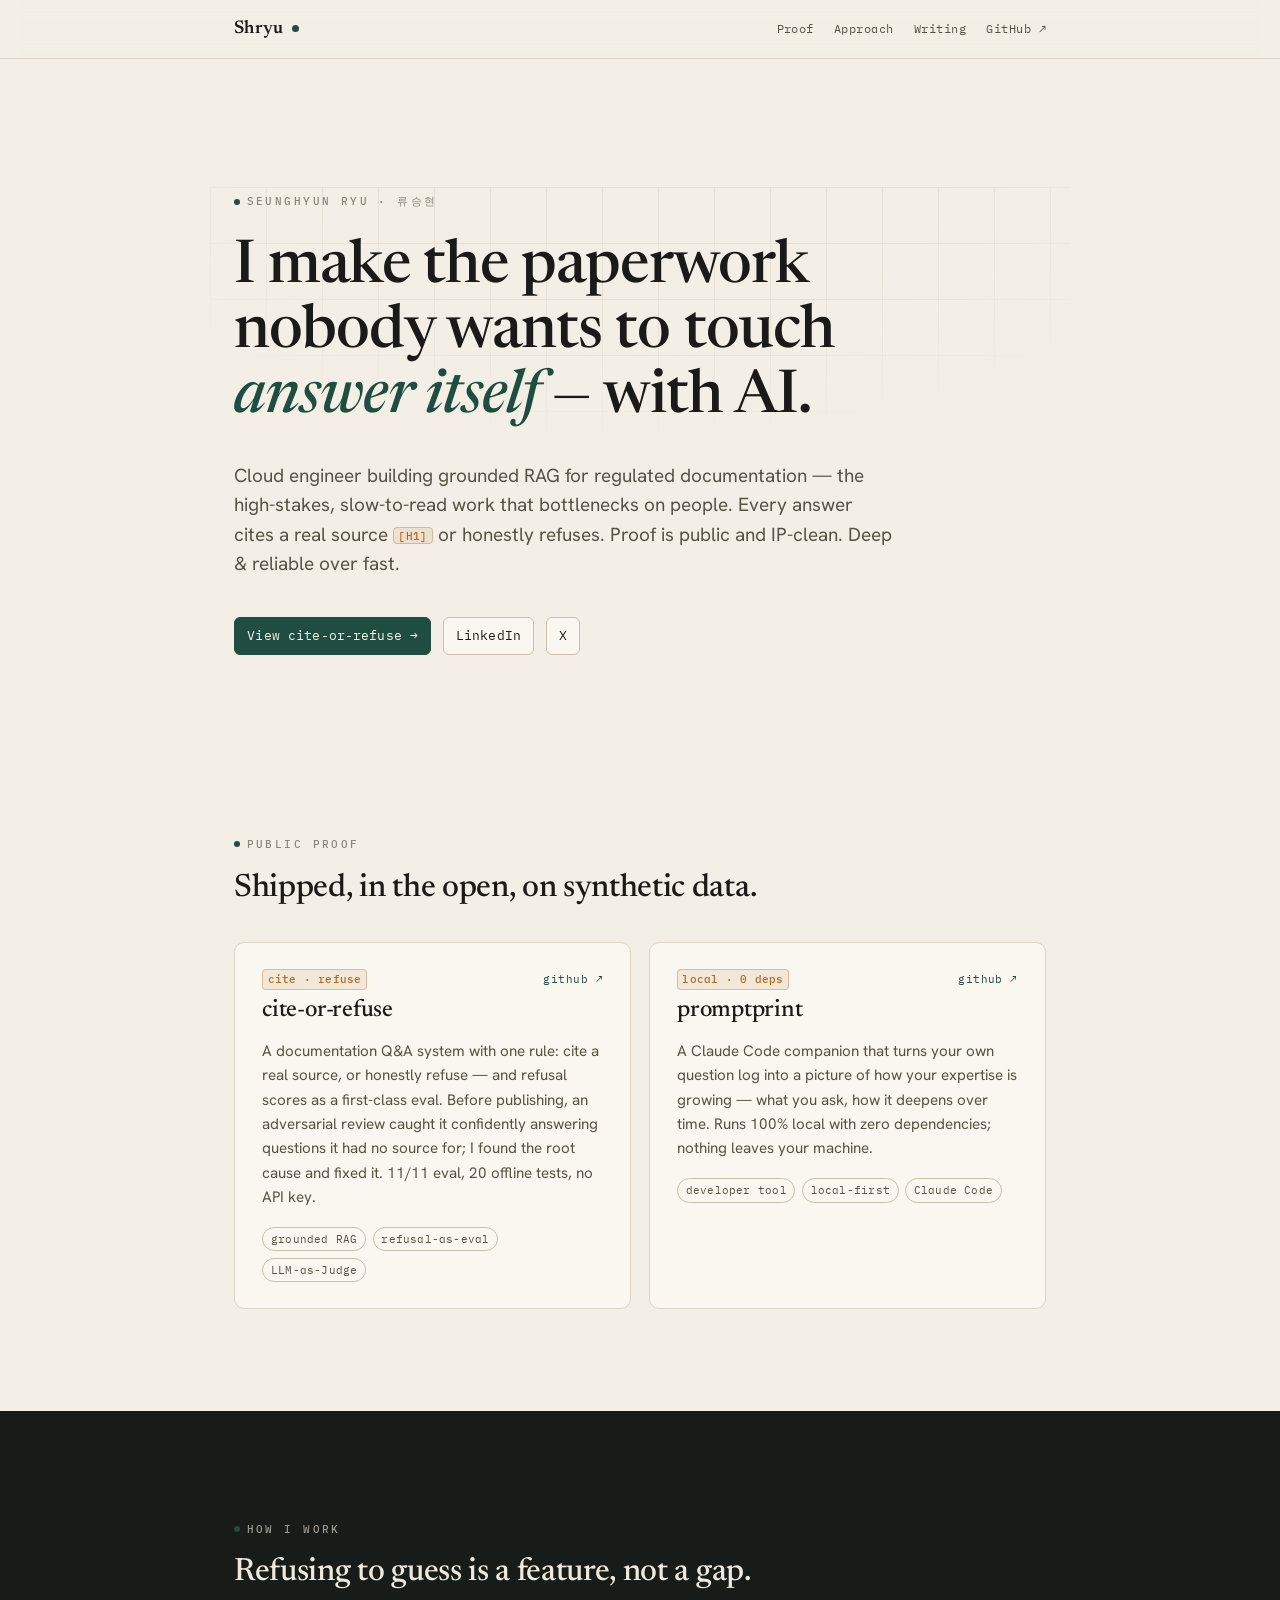
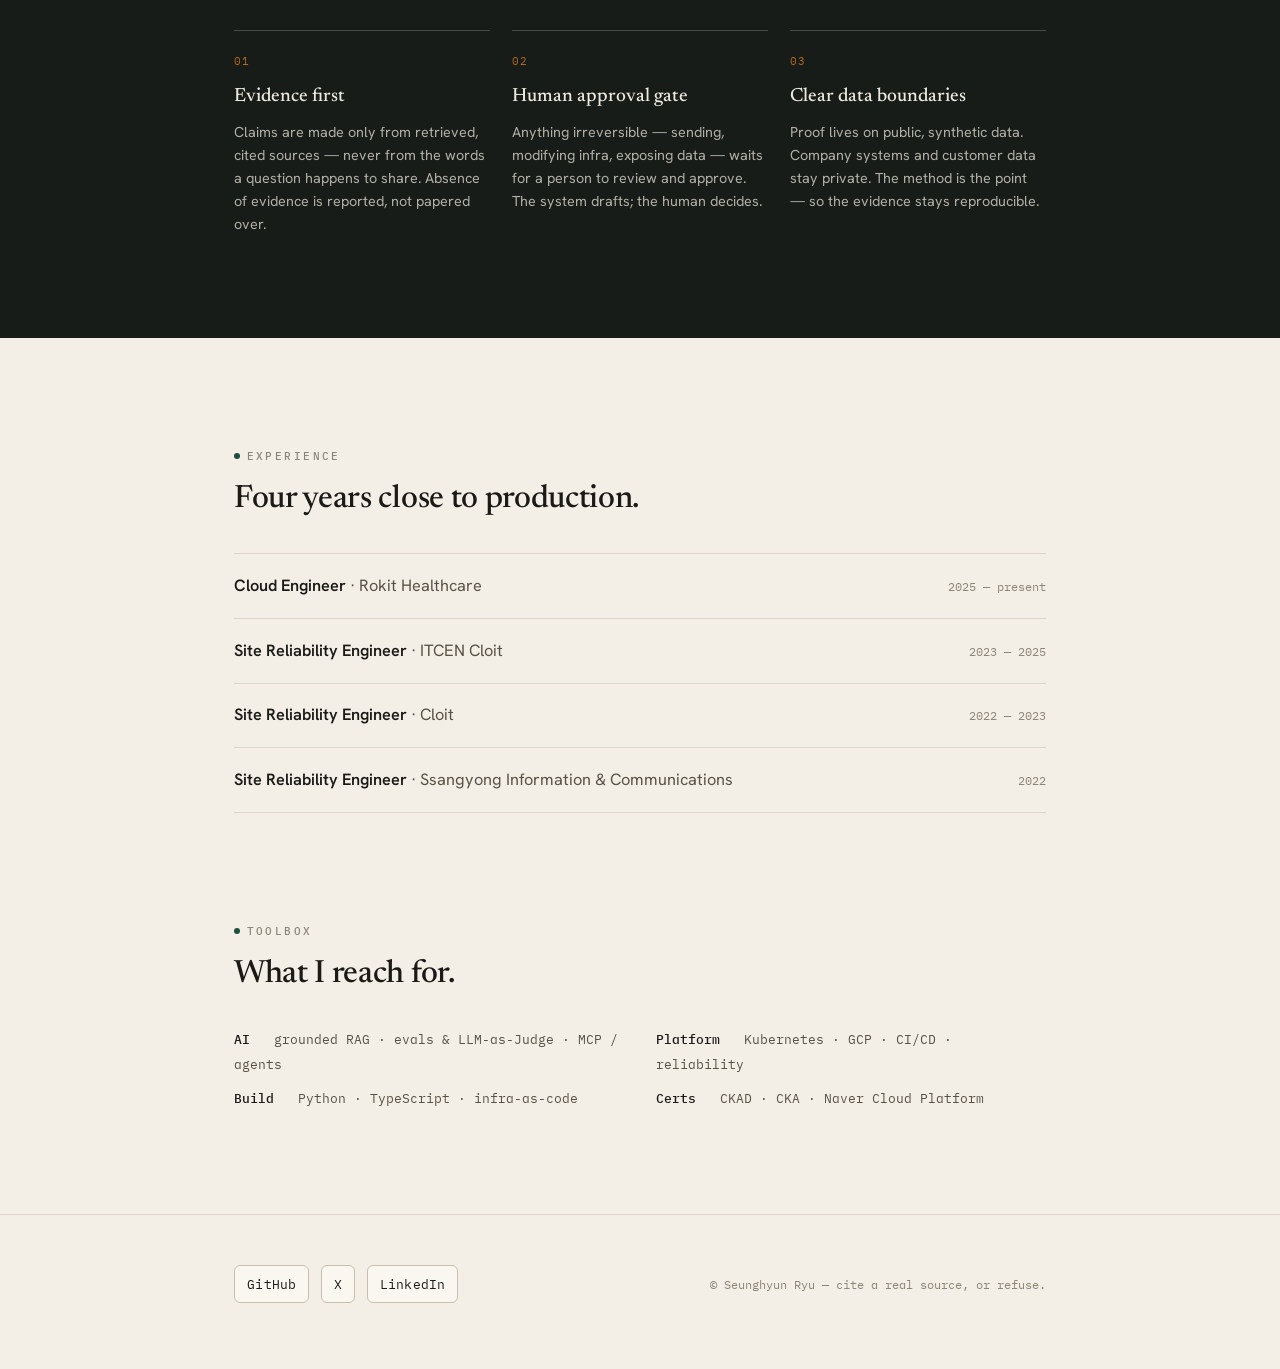
==== index.html @ defc47c0 "fix: correct Experience company names (Cloit, ITCEN Cloit, Ssangyong Information & Communications) —" ====
<!doctype html>
<html lang="en">
<head>
<meta charset="utf-8" />
<meta name="viewport" content="width=device-width, initial-scale=1" />
<title>Seunghyun Ryu — AI for regulated work</title>
<meta name="description" content="Cloud engineer building grounded RAG for regulated documentation. Cite a real source or honestly refuse. Proof is public and IP-clean — deep & reliable over fast." />
<meta property="og:title" content="Seunghyun Ryu — AI for regulated work" />
<meta property="og:description" content="I make the paperwork nobody wants to touch answer itself — with AI. Deep & reliable over fast." />
<meta property="og:type" content="website" />
<link rel="preconnect" href="https://fonts.googleapis.com" />
<link rel="preconnect" href="https://fonts.gstatic.com" crossorigin />
<link href="https://fonts.googleapis.com/css2?family=Newsreader:ital,opsz,wght@0,6..72,400..600;1,6..72,400..500&family=Hanken+Grotesk:wght@400;500;600&family=IBM+Plex+Mono:wght@400;500&display=swap" rel="stylesheet" />
<link rel="stylesheet" href="provenance.css" />
<style>
  /* page-specific composition only — system lives in provenance.css */
  .nav { position: sticky; top: 0; z-index: 50; backdrop-filter: blur(8px);
    background: color-mix(in srgb, var(--paper) 82%, transparent);
    border-bottom: 1px solid var(--line); }
  .nav__in { max-width: 860px; margin: 0 auto; padding: 0.85rem 1.5rem;
    display: flex; align-items: center; justify-content: space-between; }
  .mark { font-family: var(--font-display); font-weight: 600; font-size: 1.15rem;
    letter-spacing: 0.02em; text-decoration: none; color: var(--ink);
    display: inline-flex; align-items: center; gap: 0.45em; }
  .mark__dot { width: 7px; height: 7px; border-radius: 50%; background: var(--pine); }
  .nav__links { display: flex; gap: 1.25rem; font-family: var(--font-mono);
    font-size: 0.75rem; letter-spacing: 0.04em; }
  .nav__links a { color: var(--ink-muted); text-decoration: none; transition: color 0.2s; }
  .nav__links a:hover { color: var(--pine); }
  @media (max-width: 560px) { .nav__links { display: none; } }

  .hero { position: relative; overflow: hidden; padding: clamp(4rem, 11vw, 8rem) 0 clamp(3rem, 6vw, 4.5rem); }
  .hero .pv-shell { position: relative; }
  .hero__eyebrow { margin-bottom: 1.6rem; }
  .hero__lede { margin-top: 1.9rem; }
  .hero__cta { margin-top: 2.4rem; display: flex; flex-wrap: wrap; gap: 0.7rem; }

  section { padding: var(--space-section) 0; }
  .sec-head { margin-bottom: 2.2rem; }
  .sec-head .pv-h2 { margin-top: 0.9rem; }

  .proof-grid { display: grid; gap: 1.1rem; grid-template-columns: 1fr 1fr; }
  @media (max-width: 640px) { .proof-grid { grid-template-columns: 1fr; } }
  .pv-card__head { display: flex; align-items: center; justify-content: space-between; gap: 1rem; }
  .pv-card__repo { font-family: var(--font-mono); font-size: 0.7rem; letter-spacing: 0.04em;
    color: var(--pine); text-decoration: none; }
  .pv-card__repo:hover { text-decoration: underline; }
  .pv-card__tags { display: flex; flex-wrap: wrap; gap: 0.4rem; margin-top: 1.1rem; }

  /* inverted "regulated" band */
  .band { background: var(--panel); color: var(--panel-ink); border-radius: 0; }
  .band .pv-label { color: color-mix(in srgb, var(--panel-ink) 60%, transparent); }
  .band .pv-h2 { color: var(--panel-ink); }
  .principles { display: grid; gap: 1.4rem; grid-template-columns: repeat(3, 1fr); margin-top: 2.4rem; }
  @media (max-width: 720px) { .principles { grid-template-columns: 1fr; } }
  .principle { border-top: 1px solid color-mix(in srgb, var(--panel-ink) 22%, transparent); padding-top: 1rem; }
  .principle__n { font-family: var(--font-mono); font-size: 0.7rem; color: var(--ochre); letter-spacing: 0.1em; }
  .principle h3 { font-family: var(--font-display); font-weight: 500; font-size: 1.2rem;
    margin: 0.5rem 0 0.5rem; color: var(--panel-ink); }
  .principle p { margin: 0; font-size: 0.9rem; line-height: 1.6;
    color: color-mix(in srgb, var(--panel-ink) 72%, transparent); }

  .xp { border-top: 1px solid var(--line); }
  .xp__row { display: flex; align-items: baseline; justify-content: space-between; gap: 1.5rem;
    padding: 1.15rem 0; border-bottom: 1px solid var(--line); }
  .xp__role { font-size: 1.02rem; }
  .xp__role b { font-weight: 600; }
  .xp__role span { color: var(--ink-muted); }
  .xp__when { font-family: var(--font-mono); font-size: 0.78rem; color: var(--ink-faint); white-space: nowrap; }
  @media (max-width: 520px) { .xp__row { flex-direction: column; gap: 0.15rem; } }

  .kit { display: grid; gap: 0.55rem 2rem; grid-template-columns: 1fr 1fr;
    font-family: var(--font-mono); font-size: 0.82rem; color: var(--ink-muted); line-height: 1.9; }
  @media (max-width: 520px) { .kit { grid-template-columns: 1fr; } }
  .kit b { color: var(--ink); font-weight: 500; }

  footer { padding: 3rem 0 4rem; border-top: 1px solid var(--line); }
  .foot { display: flex; flex-wrap: wrap; gap: 1.5rem; align-items: center; justify-content: space-between; }
  .foot__links { display: flex; gap: 0.7rem; }
  .foot__note { font-family: var(--font-mono); font-size: 0.72rem; color: var(--ink-faint); }

  /* stagger */
  .d1 { animation-delay: 0.05s; } .d2 { animation-delay: 0.15s; }
  .d3 { animation-delay: 0.25s; } .d4 { animation-delay: 0.35s; }
</style>
</head>
<body>

  <nav class="nav">
    <div class="nav__in">
      <a class="mark" href="/">Shryu<span class="mark__dot" aria-hidden="true"></span></a>
      <div class="nav__links">
        <a href="#proof">Proof</a>
        <a href="#work">Approach</a>
        <a href="/writing/">Writing</a>
        <a href="https://github.com/shryu1994">GitHub ↗</a>
      </div>
    </div>
  </nav>

  <header class="hero">
    <div class="pv-shell">
      <div class="pv-grid" aria-hidden="true"></div>
      <p class="pv-label hero__eyebrow pv-rise d1">Seunghyun Ryu · 류승현</p>
      <h1 class="pv-display pv-rise d2">
        I make the paperwork<br />nobody wants to touch<br /><em>answer itself</em> — with AI.
      </h1>
      <p class="pv-lede hero__lede pv-rise d3">
        Cloud engineer building grounded RAG for regulated documentation — the
        high-stakes, slow-to-read work that bottlenecks on people. Every answer
        cites a real source <span class="pv-cite">[H1]</span> or honestly refuses.
        Proof is public and IP-clean. Deep &amp; reliable over fast.
      </p>
      <div class="hero__cta pv-rise d4">
        <a class="pv-btn pv-btn--primary" href="https://github.com/shryu1994/cite-or-refuse">View cite-or-refuse →</a>
        <a class="pv-btn" href="https://linkedin.com/in/shryu1994">LinkedIn</a>
        <a class="pv-btn" href="https://x.com/shryu1994">X</a>
      </div>
    </div>
  </header>

  <section id="proof">
    <div class="pv-shell">
      <div class="sec-head">
        <p class="pv-label">Public proof</p>
        <h2 class="pv-h2">Shipped, in the open, on synthetic data.</h2>
      </div>
      <div class="proof-grid">

        <article class="pv-card">
          <div class="pv-card__head">
            <span class="pv-cite">cite · refuse</span>
            <a class="pv-card__repo" href="https://github.com/shryu1994/cite-or-refuse">github ↗</a>
          </div>
          <h3 class="pv-card__title">cite-or-refuse</h3>
          <p>
            A documentation Q&amp;A system with one rule: cite a real source, or honestly
            refuse — and refusal scores as a first-class eval. Before publishing, an
            adversarial review caught it confidently answering questions it had no source
            for; I found the root cause and fixed it. 11/11 eval, 20 offline tests, no API key.
          </p>
          <div class="pv-card__tags">
            <span class="pv-tag">grounded RAG</span>
            <span class="pv-tag">refusal-as-eval</span>
            <span class="pv-tag">LLM-as-Judge</span>
          </div>
        </article>

        <article class="pv-card">
          <div class="pv-card__head">
            <span class="pv-cite">local · 0 deps</span>
            <a class="pv-card__repo" href="https://github.com/shryu1994/promptprint">github ↗</a>
          </div>
          <h3 class="pv-card__title">promptprint</h3>
          <p>
            A Claude Code companion that turns your own question log into a picture of how
            your expertise is growing — what you ask, how it deepens over time. Runs 100%
            local with zero dependencies; nothing leaves your machine.
          </p>
          <div class="pv-card__tags">
            <span class="pv-tag">developer tool</span>
            <span class="pv-tag">local-first</span>
            <span class="pv-tag">Claude Code</span>
          </div>
        </article>

      </div>
    </div>
  </section>

  <section class="band" id="work">
    <div class="pv-shell">
      <div class="sec-head">
        <p class="pv-label">How I work</p>
        <h2 class="pv-h2">Refusing to guess is a feature, not a gap.</h2>
      </div>
      <div class="principles">
        <div class="principle">
          <span class="principle__n">01</span>
          <h3>Evidence first</h3>
          <p>Claims are made only from retrieved, cited sources — never from the words a
             question happens to share. Absence of evidence is reported, not papered over.</p>
        </div>
        <div class="principle">
          <span class="principle__n">02</span>
          <h3>Human approval gate</h3>
          <p>Anything irreversible — sending, modifying infra, exposing data — waits for a
             person to review and approve. The system drafts; the human decides.</p>
        </div>
        <div class="principle">
          <span class="principle__n">03</span>
          <h3>Clear data boundaries</h3>
          <p>Proof lives on public, synthetic data. Company systems and customer data stay
             private. The method is the point — so the evidence stays reproducible.</p>
        </div>
      </div>
    </div>
  </section>

  <section id="experience">
    <div class="pv-shell">
      <div class="sec-head">
        <p class="pv-label">Experience</p>
        <h2 class="pv-h2">Four years close to production.</h2>
      </div>
      <div class="xp">
        <div class="xp__row">
          <span class="xp__role"><b>Cloud Engineer</b> <span>· Rokit Healthcare</span></span>
          <span class="xp__when">2025 — present</span>
        </div>
        <div class="xp__row">
          <span class="xp__role"><b>Site Reliability Engineer</b> <span>· ITCEN Cloit</span></span>
          <span class="xp__when">2023 — 2025</span>
        </div>
        <div class="xp__row">
          <span class="xp__role"><b>Site Reliability Engineer</b> <span>· Cloit</span></span>
          <span class="xp__when">2022 — 2023</span>
        </div>
        <div class="xp__row">
          <span class="xp__role"><b>Site Reliability Engineer</b> <span>· Ssangyong Information &amp; Communications</span></span>
          <span class="xp__when">2022</span>
        </div>
      </div>
    </div>
  </section>

  <section id="toolbox" style="padding-top: 0;">
    <div class="pv-shell">
      <div class="sec-head">
        <p class="pv-label">Toolbox</p>
        <h2 class="pv-h2">What I reach for.</h2>
      </div>
      <div class="kit">
        <div><b>AI</b> &nbsp; grounded RAG · evals &amp; LLM-as-Judge · MCP / agents</div>
        <div><b>Platform</b> &nbsp; Kubernetes · GCP · CI/CD · reliability</div>
        <div><b>Build</b> &nbsp; Python · TypeScript · infra-as-code</div>
        <div><b>Certs</b> &nbsp; CKAD · CKA · Naver Cloud Platform</div>
      </div>
    </div>
  </section>

  <footer>
    <div class="pv-shell foot">
      <div class="foot__links">
        <a class="pv-btn" href="https://github.com/shryu1994">GitHub</a>
        <a class="pv-btn" href="https://x.com/shryu1994">X</a>
        <a class="pv-btn" href="https://linkedin.com/in/shryu1994">LinkedIn</a>
      </div>
      <p class="foot__note">© Seunghyun Ryu — cite a real source, or refuse.</p>
    </div>
  </footer>

</body>
</html>
---- provenance.css ----
/* ============================================================
   PROVENANCE — design system v0.1
   "Everything looks sourced." Warm bond paper · ink · pine · citation marks.
   Brand: Seunghyun Ryu — AI for regulated work.
   Reuse: <link rel="stylesheet" href="provenance.css"> + the font <link>s.
   Swap the whole identity from --pine / --paper below.
   ============================================================ */

:root {
  /* — surface: warm bond paper — */
  --paper:        #F3EFE6;
  --paper-raised: #FAF7F0;
  --paper-sunken: #EAE3D4;

  /* — ink — */
  --ink:        #1B1A17;
  --ink-muted:  #585245;
  --ink-faint:  #8C8678;

  /* — structure — */
  --line:        #DDD6C6;
  --line-strong: #C8C0AD;

  /* — signature: deep pine (← change this one line to re-skin) — */
  --pine:        #1F4D3F;
  --pine-bright: #2F6B57;
  --pine-wash:   rgba(31, 77, 63, 0.06);

  /* — rare highlight: burnt ochre (citation marks, live dot) — */
  --ochre:       #B26A1E;
  --ochre-wash:  rgba(178, 106, 30, 0.10);

  /* — inverted "regulated" band — */
  --panel:      #181C19;
  --panel-ink:  #EDE9DE;

  /* — type — */
  --font-display: "Newsreader", Georgia, "Times New Roman", serif;
  --font-sans:    "Hanken Grotesk", -apple-system, BlinkMacSystemFont, system-ui, sans-serif;
  --font-mono:    "IBM Plex Mono", ui-monospace, "SF Mono", Menlo, monospace;
  --font-kr:      "Pretendard", var(--font-sans);

  /* — scale — */
  --step-0: 1rem;        /* 16 body */
  --step-1: 1.1875rem;   /* 19 lede */
  --step-2: 1.5rem;      /* 24 h3 */
  --step-3: 2rem;        /* 32 h2 */
  --step-4: clamp(2.25rem, 1.6rem + 3.2vw, 3.75rem); /* display */

  /* — rhythm — */
  --space-section: clamp(4rem, 8vw, 7rem);
  --measure: 60ch;
  --radius:    10px;
  --radius-sm: 6px;

  --shadow-paper: 0 1px 0 var(--line), 0 14px 34px -22px rgba(40, 30, 10, 0.35);
  --ease: cubic-bezier(0.22, 0.61, 0.36, 1);
}

/* ---------- reset ---------- */
*, *::before, *::after { box-sizing: border-box; }
html { -webkit-text-size-adjust: 100%; scroll-behavior: smooth; }
body {
  margin: 0;
  background: var(--paper);
  color: var(--ink);
  font-family: var(--font-sans);
  font-size: var(--step-0);
  line-height: 1.65;
  font-feature-settings: "ss01", "cv05";
  -webkit-font-smoothing: antialiased;
  text-rendering: optimizeLegibility;
}
::selection { background: var(--pine); color: var(--paper-raised); }
a { color: inherit; }
img { max-width: 100%; display: block; }
:focus-visible { outline: 2px solid var(--pine); outline-offset: 3px; border-radius: 3px; }

/* ---------- type primitives ---------- */
.pv-display {
  font-family: var(--font-display);
  font-weight: 500;
  font-size: var(--step-4);
  line-height: 1.08;
  letter-spacing: -0.015em;
  margin: 0;
}
.pv-display em { font-style: italic; color: var(--pine); }
.pv-h2 {
  font-family: var(--font-display);
  font-weight: 500;
  font-size: var(--step-3);
  line-height: 1.15;
  letter-spacing: -0.01em;
  margin: 0;
}
.pv-lede {
  font-size: var(--step-1);
  line-height: 1.55;
  color: var(--ink-muted);
  max-width: var(--measure);
  margin: 0;
}

/* mono label with a leading pine tick — the recurring "section marker" */
.pv-label {
  font-family: var(--font-mono);
  font-size: 0.6875rem;
  font-weight: 500;
  letter-spacing: 0.22em;
  text-transform: uppercase;
  color: var(--ink-faint);
  display: inline-flex;
  align-items: center;
  gap: 0.6em;
  margin: 0;
}
.pv-label::before {
  content: "";
  width: 6px; height: 6px;
  background: var(--pine);
  border-radius: 50%;
  flex: none;
}

/* ---------- the signature primitive: a citation mark ---------- */
.pv-cite {
  font-family: var(--font-mono);
  font-size: 0.6875rem;
  font-weight: 500;
  letter-spacing: 0.02em;
  color: var(--ochre);
  background: var(--ochre-wash);
  border: 1px solid color-mix(in srgb, var(--ochre) 35%, transparent);
  border-radius: 4px;
  padding: 0.05em 0.4em;
  vertical-align: 0.15em;
  white-space: nowrap;
}

/* ---------- card ---------- */
.pv-card {
  background: var(--paper-raised);
  border: 1px solid var(--line);
  border-radius: var(--radius);
  padding: 1.6rem 1.7rem;
  position: relative;
  transition: border-color 0.25s var(--ease), transform 0.25s var(--ease);
}
.pv-card:hover { border-color: var(--line-strong); transform: translateY(-2px); }
.pv-card__title {
  font-family: var(--font-display);
  font-size: var(--step-2);
  font-weight: 500;
  margin: 0.1rem 0 0.5rem;
  letter-spacing: -0.01em;
}
.pv-card p { margin: 0; color: var(--ink-muted); font-size: 0.95rem; line-height: 1.6; }

/* ---------- tag ---------- */
.pv-tag {
  font-family: var(--font-mono);
  font-size: 0.6875rem;
  letter-spacing: 0.02em;
  color: var(--ink-muted);
  border: 1px solid var(--line-strong);
  border-radius: 999px;
  padding: 0.2em 0.7em;
  background: transparent;
  white-space: nowrap;
}

/* ---------- link button ---------- */
.pv-btn {
  font-family: var(--font-mono);
  font-size: 0.8125rem;
  letter-spacing: 0.01em;
  text-decoration: none;
  color: var(--ink);
  border: 1px solid var(--line-strong);
  border-radius: var(--radius-sm);
  padding: 0.55em 0.95em;
  display: inline-flex;
  align-items: center;
  gap: 0.5em;
  background: var(--paper-raised);
  transition: border-color 0.2s var(--ease), color 0.2s var(--ease), background 0.2s var(--ease);
}
.pv-btn:hover { border-color: var(--pine); color: var(--pine); }
.pv-btn--primary { background: var(--pine); color: var(--paper-raised); border-color: var(--pine); }
.pv-btn--primary:hover { background: var(--pine-bright); color: #fff; border-color: var(--pine-bright); }

/* ---------- blueprint grid background utility ---------- */
.pv-grid {
  position: absolute;
  inset: 0;
  z-index: -1;
  pointer-events: none;
  background-image:
    linear-gradient(to right, var(--line) 1px, transparent 1px),
    linear-gradient(to bottom, var(--line) 1px, transparent 1px);
  background-size: 56px 56px;
  -webkit-mask-image: radial-gradient(ellipse 65% 55% at 50% 0%, #000 55%, transparent 100%);
          mask-image: radial-gradient(ellipse 65% 55% at 50% 0%, #000 55%, transparent 100%);
  opacity: 0.55;
}

/* ---------- divider rule ---------- */
.pv-rule { height: 1px; background: var(--line); border: 0; margin: 0; }

/* ---------- staggered entrance ---------- */
@media (prefers-reduced-motion: no-preference) {
  .pv-rise { opacity: 0; transform: translateY(14px); animation: pv-rise 0.7s var(--ease) forwards; }
  @keyframes pv-rise { to { opacity: 1; transform: none; } }
}

/* ---------- layout shell ---------- */
.pv-shell { max-width: 860px; margin: 0 auto; padding: 0 1.5rem; }
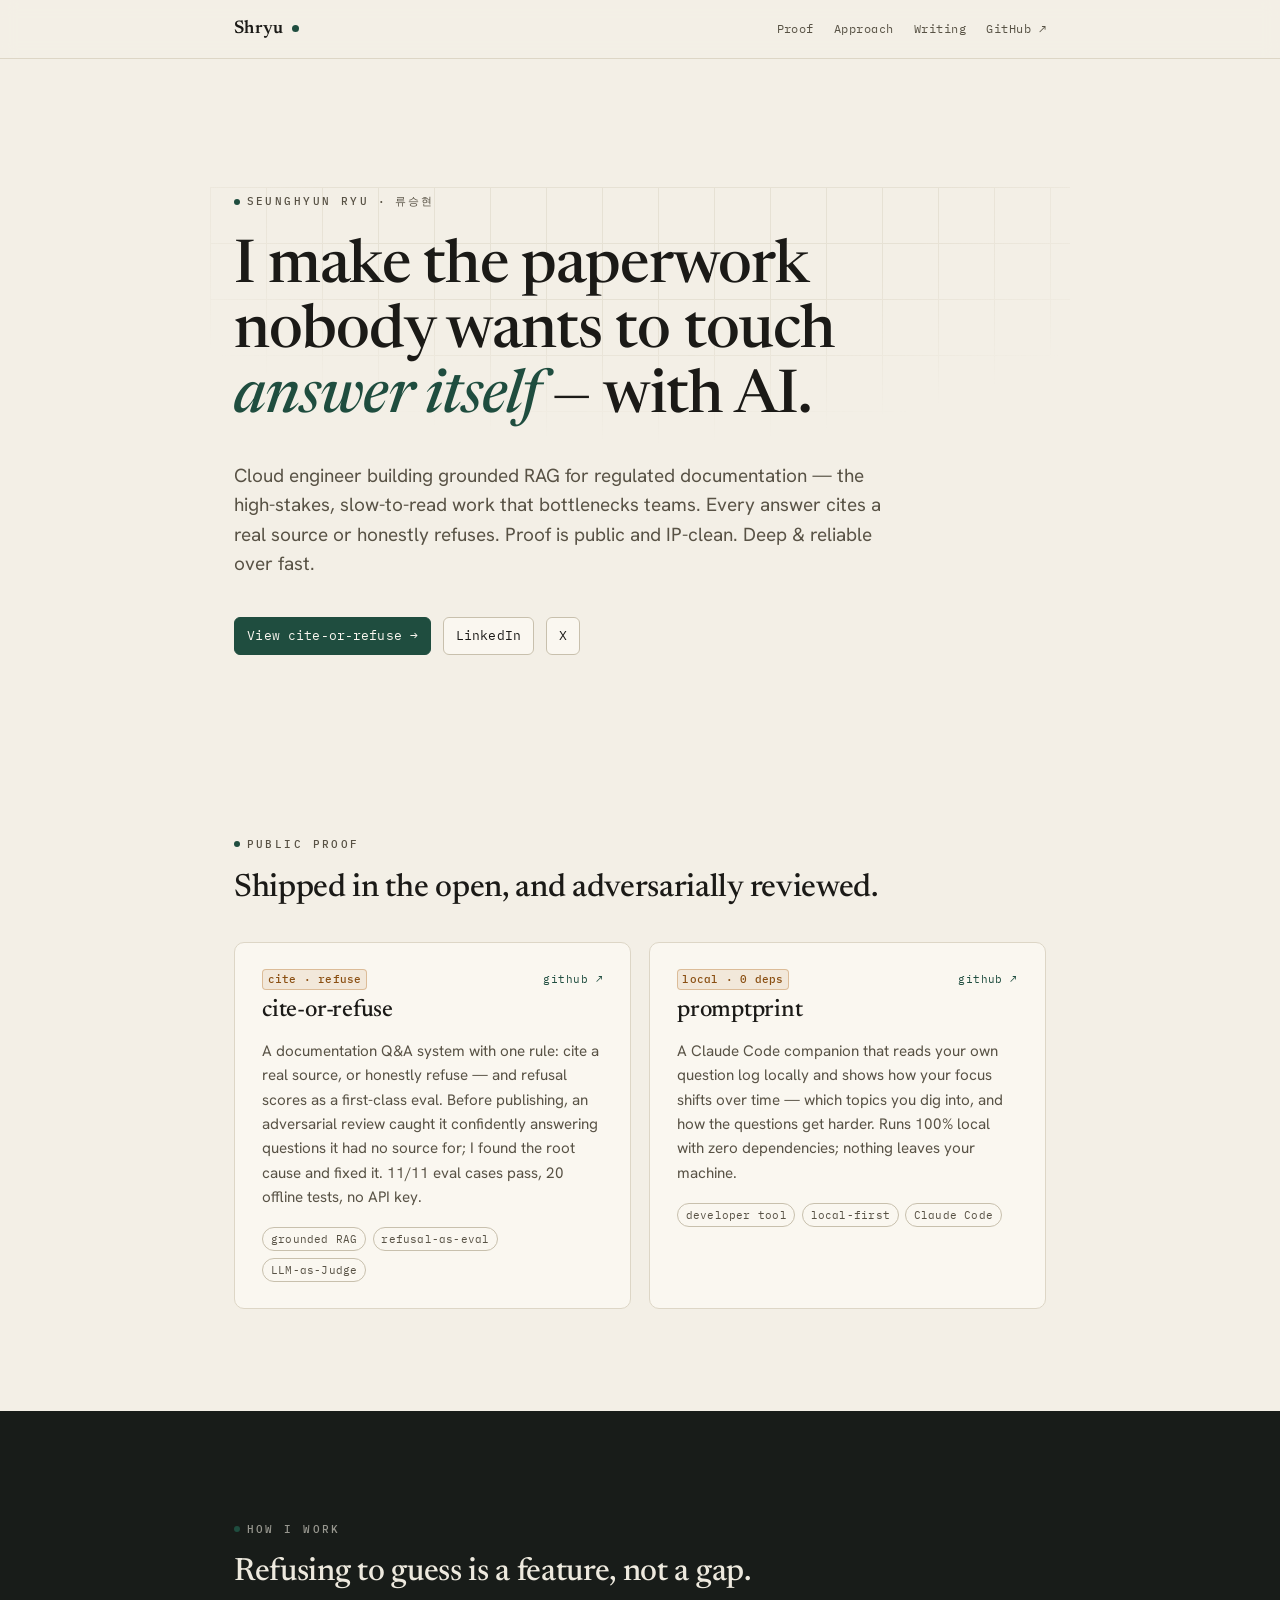
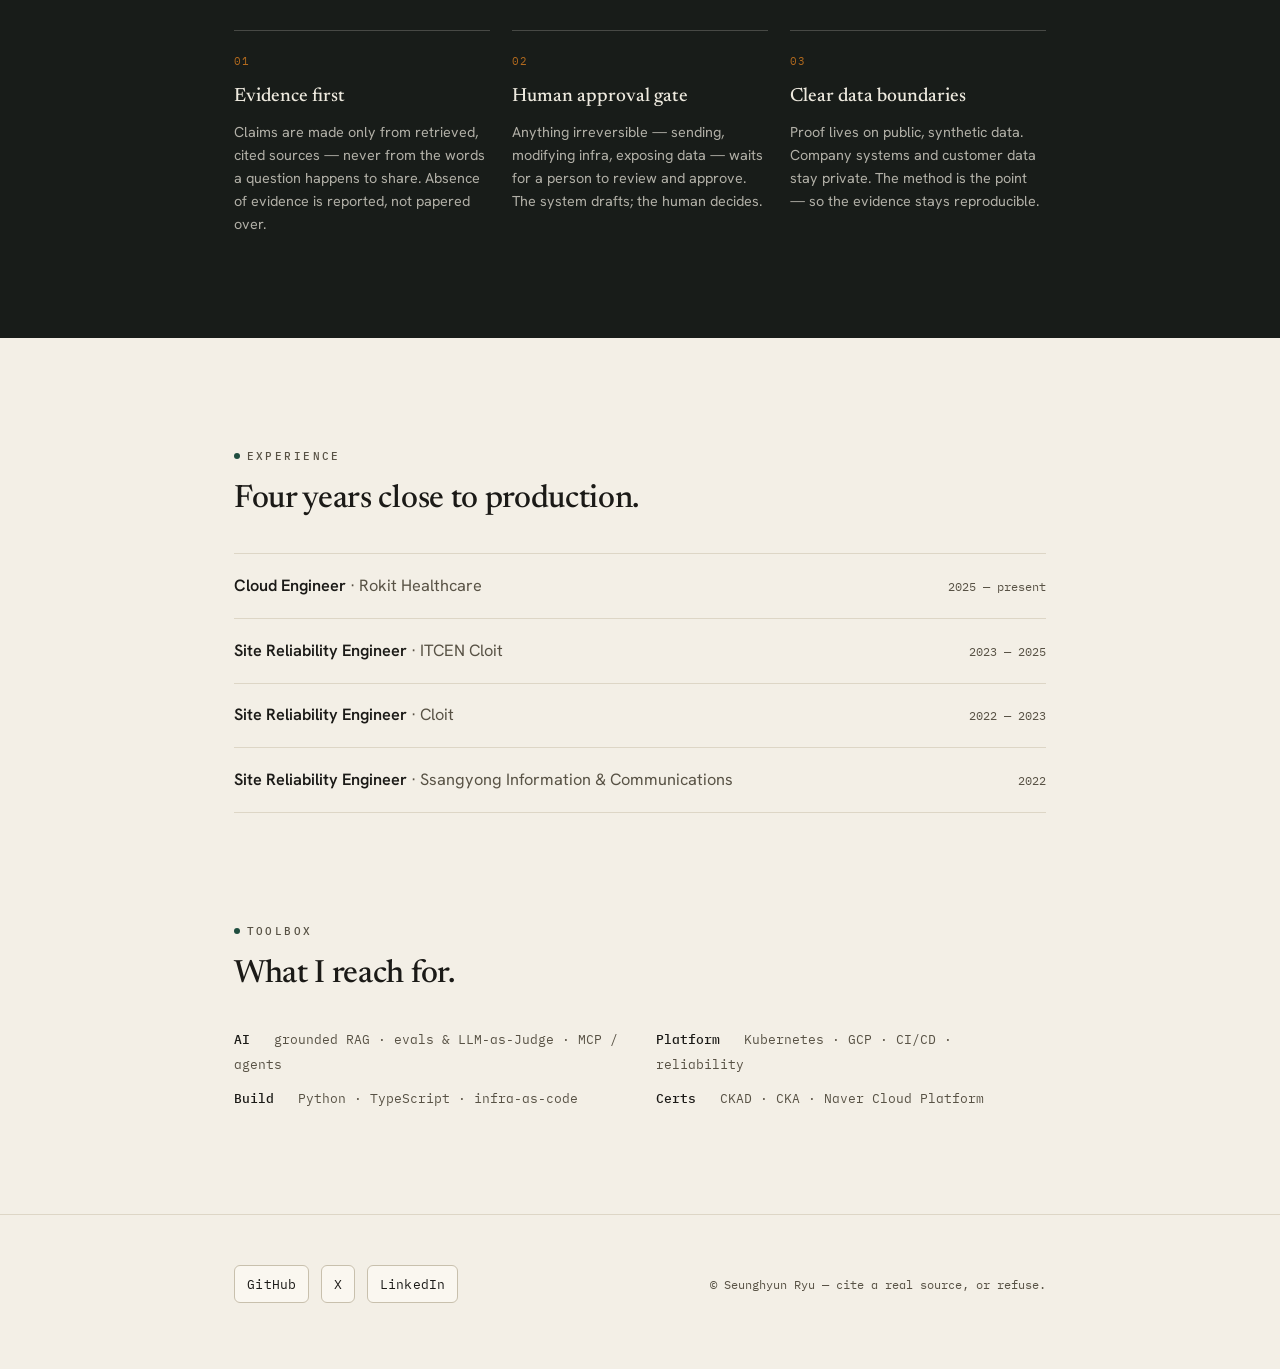
==== commit cf2e7292: "fix: brand-site audit pass — citation integrity, a11y contrast, mobile reachability - C1: FDA citati" ====
--- a/index.html
+++ b/index.html
@@ -4,10 +4,13 @@
 <meta charset="utf-8" />
 <meta name="viewport" content="width=device-width, initial-scale=1" />
 <title>Seunghyun Ryu — AI for regulated work</title>
-<meta name="description" content="Cloud engineer building grounded RAG for regulated documentation. Cite a real source or honestly refuse. Proof is public and IP-clean — deep & reliable over fast." />
+<meta name="description" content="Cloud engineer building grounded RAG for regulated documentation. Cite a real source, or honestly refuse. Proof is public and IP-clean — deep & reliable over fast." />
 <meta property="og:title" content="Seunghyun Ryu — AI for regulated work" />
 <meta property="og:description" content="I make the paperwork nobody wants to touch answer itself — with AI. Deep & reliable over fast." />
 <meta property="og:type" content="website" />
+<meta property="og:url" content="https://sh-ryu.com/" />
+<meta name="twitter:card" content="summary" />
+<link rel="canonical" href="https://sh-ryu.com/" />
 <link rel="preconnect" href="https://fonts.googleapis.com" />
 <link rel="preconnect" href="https://fonts.gstatic.com" crossorigin />
 <link href="https://fonts.googleapis.com/css2?family=Newsreader:ital,opsz,wght@0,6..72,400..600;1,6..72,400..500&family=Hanken+Grotesk:wght@400;500;600&family=IBM+Plex+Mono:wght@400;500&display=swap" rel="stylesheet" />
@@ -27,7 +30,11 @@
     font-size: 0.75rem; letter-spacing: 0.04em; }
   .nav__links a { color: var(--ink-muted); text-decoration: none; transition: color 0.2s; }
   .nav__links a:hover { color: var(--pine); }
-  @media (max-width: 560px) { .nav__links { display: none; } }
+  @media (max-width: 560px) {
+    .nav__in { flex-wrap: wrap; row-gap: 0.5rem; }
+    .nav__links { gap: 1rem; font-size: 0.7rem; }
+    .hero h1 br { display: none; }
+  }
 
   .hero { position: relative; overflow: hidden; padding: clamp(4rem, 11vw, 8rem) 0 clamp(3rem, 6vw, 4.5rem); }
   .hero .pv-shell { position: relative; }
@@ -66,7 +73,7 @@
   .xp__role { font-size: 1.02rem; }
   .xp__role b { font-weight: 600; }
   .xp__role span { color: var(--ink-muted); }
-  .xp__when { font-family: var(--font-mono); font-size: 0.78rem; color: var(--ink-faint); white-space: nowrap; }
+  .xp__when { font-family: var(--font-mono); font-size: 0.78rem; color: var(--ink-muted); white-space: nowrap; }
   @media (max-width: 520px) { .xp__row { flex-direction: column; gap: 0.15rem; } }
 
   .kit { display: grid; gap: 0.55rem 2rem; grid-template-columns: 1fr 1fr;
@@ -77,7 +84,7 @@
   footer { padding: 3rem 0 4rem; border-top: 1px solid var(--line); }
   .foot { display: flex; flex-wrap: wrap; gap: 1.5rem; align-items: center; justify-content: space-between; }
   .foot__links { display: flex; gap: 0.7rem; }
-  .foot__note { font-family: var(--font-mono); font-size: 0.72rem; color: var(--ink-faint); }
+  .foot__note { font-family: var(--font-mono); font-size: 0.72rem; color: var(--ink-muted); }
 
   /* stagger */
   .d1 { animation-delay: 0.05s; } .d2 { animation-delay: 0.15s; }
@@ -98,17 +105,18 @@
     </div>
   </nav>
 
+  <main>
   <header class="hero">
     <div class="pv-shell">
       <div class="pv-grid" aria-hidden="true"></div>
-      <p class="pv-label hero__eyebrow pv-rise d1">Seunghyun Ryu · 류승현</p>
+      <p class="pv-label hero__eyebrow pv-rise d1">Seunghyun Ryu · <span lang="ko">류승현</span></p>
       <h1 class="pv-display pv-rise d2">
         I make the paperwork<br />nobody wants to touch<br /><em>answer itself</em> — with AI.
       </h1>
       <p class="pv-lede hero__lede pv-rise d3">
         Cloud engineer building grounded RAG for regulated documentation — the
-        high-stakes, slow-to-read work that bottlenecks on people. Every answer
-        cites a real source <span class="pv-cite">[H1]</span> or honestly refuses.
+        high-stakes, slow-to-read work that bottlenecks teams. Every answer
+        cites a real source or honestly refuses.
         Proof is public and IP-clean. Deep &amp; reliable over fast.
       </p>
       <div class="hero__cta pv-rise d4">
@@ -123,7 +131,7 @@
     <div class="pv-shell">
       <div class="sec-head">
         <p class="pv-label">Public proof</p>
-        <h2 class="pv-h2">Shipped, in the open, on synthetic data.</h2>
+        <h2 class="pv-h2">Shipped in the open, and adversarially reviewed.</h2>
       </div>
       <div class="proof-grid">
 
@@ -137,7 +145,7 @@
             A documentation Q&amp;A system with one rule: cite a real source, or honestly
             refuse — and refusal scores as a first-class eval. Before publishing, an
             adversarial review caught it confidently answering questions it had no source
-            for; I found the root cause and fixed it. 11/11 eval, 20 offline tests, no API key.
+            for; I found the root cause and fixed it. 11/11 eval cases pass, 20 offline tests, no API key.
           </p>
           <div class="pv-card__tags">
             <span class="pv-tag">grounded RAG</span>
@@ -153,9 +161,9 @@
           </div>
           <h3 class="pv-card__title">promptprint</h3>
           <p>
-            A Claude Code companion that turns your own question log into a picture of how
-            your expertise is growing — what you ask, how it deepens over time. Runs 100%
-            local with zero dependencies; nothing leaves your machine.
+            A Claude Code companion that reads your own question log locally and shows how
+            your focus shifts over time — which topics you dig into, and how the questions
+            get harder. Runs 100% local with zero dependencies; nothing leaves your machine.
           </p>
           <div class="pv-card__tags">
             <span class="pv-tag">developer tool</span>
@@ -239,6 +247,8 @@
     </div>
   </section>
 
+  </main>
+
   <footer>
     <div class="pv-shell foot">
       <div class="foot__links">
--- a/provenance.css
+++ b/provenance.css
@@ -109,7 +109,7 @@
   font-weight: 500;
   letter-spacing: 0.22em;
   text-transform: uppercase;
-  color: var(--ink-faint);
+  color: var(--ink-muted);
   display: inline-flex;
   align-items: center;
   gap: 0.6em;
@@ -129,7 +129,7 @@
   font-size: 0.6875rem;
   font-weight: 500;
   letter-spacing: 0.02em;
-  color: var(--ochre);
+  color: #8A4F12;
   background: var(--ochre-wash);
   border: 1px solid color-mix(in srgb, var(--ochre) 35%, transparent);
   border-radius: 4px;
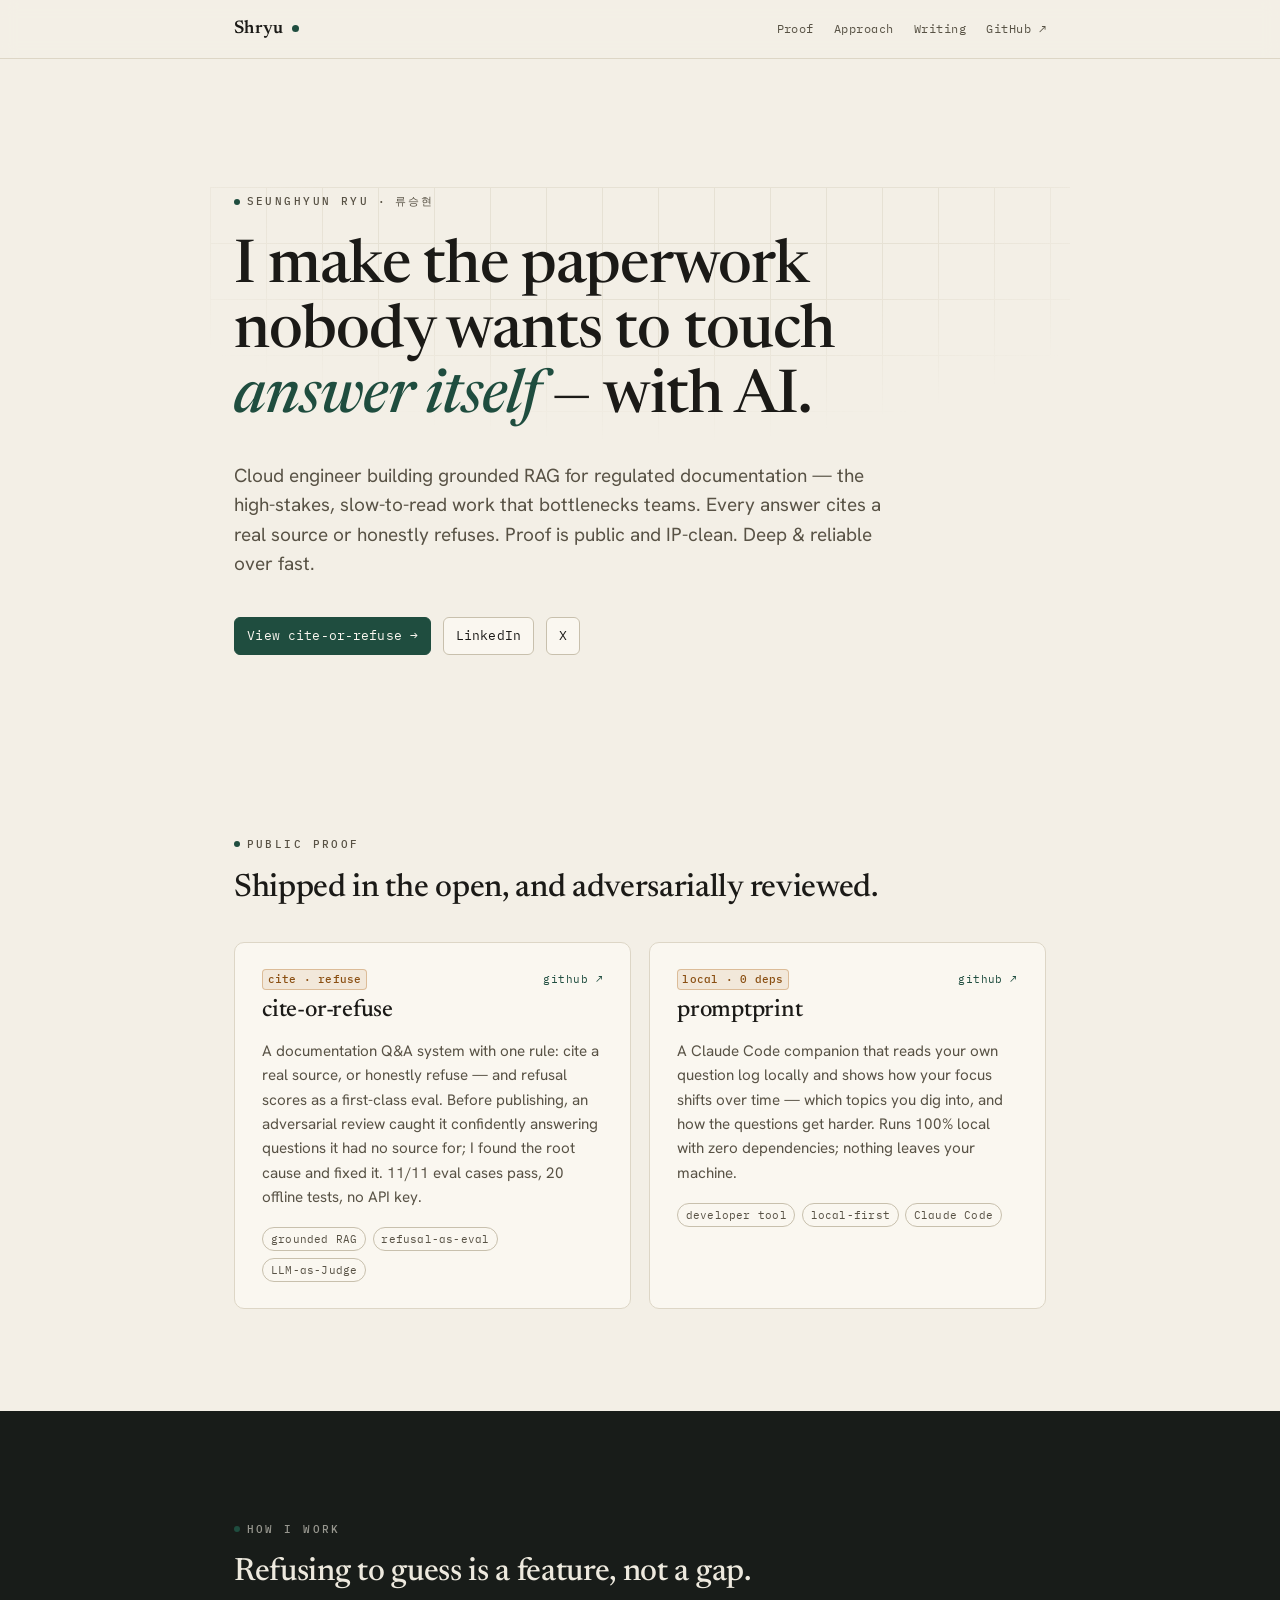
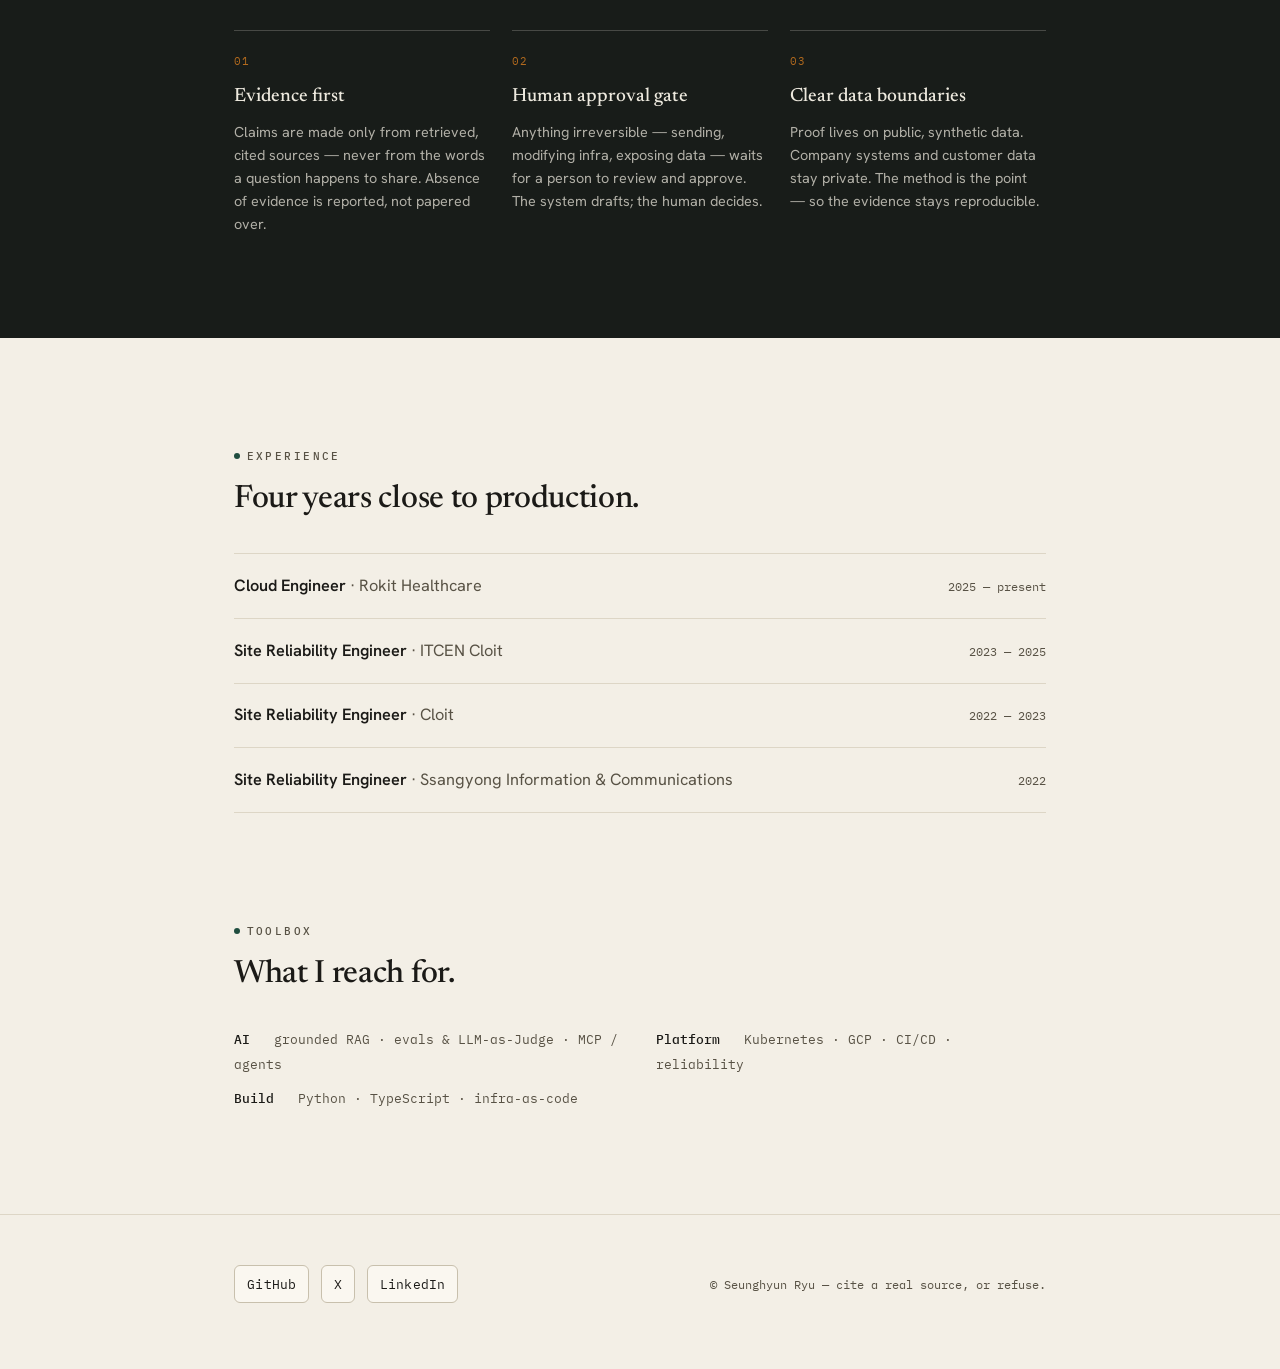
==== commit 17b6480f: "fix: remove expired certs row from Toolbox (do not imply current credentials on an honesty brand)" ====
--- a/index.html
+++ b/index.html
@@ -242,7 +242,6 @@
         <div><b>AI</b> &nbsp; grounded RAG · evals &amp; LLM-as-Judge · MCP / agents</div>
         <div><b>Platform</b> &nbsp; Kubernetes · GCP · CI/CD · reliability</div>
         <div><b>Build</b> &nbsp; Python · TypeScript · infra-as-code</div>
-        <div><b>Certs</b> &nbsp; CKAD · CKA · Naver Cloud Platform</div>
       </div>
     </div>
   </section>
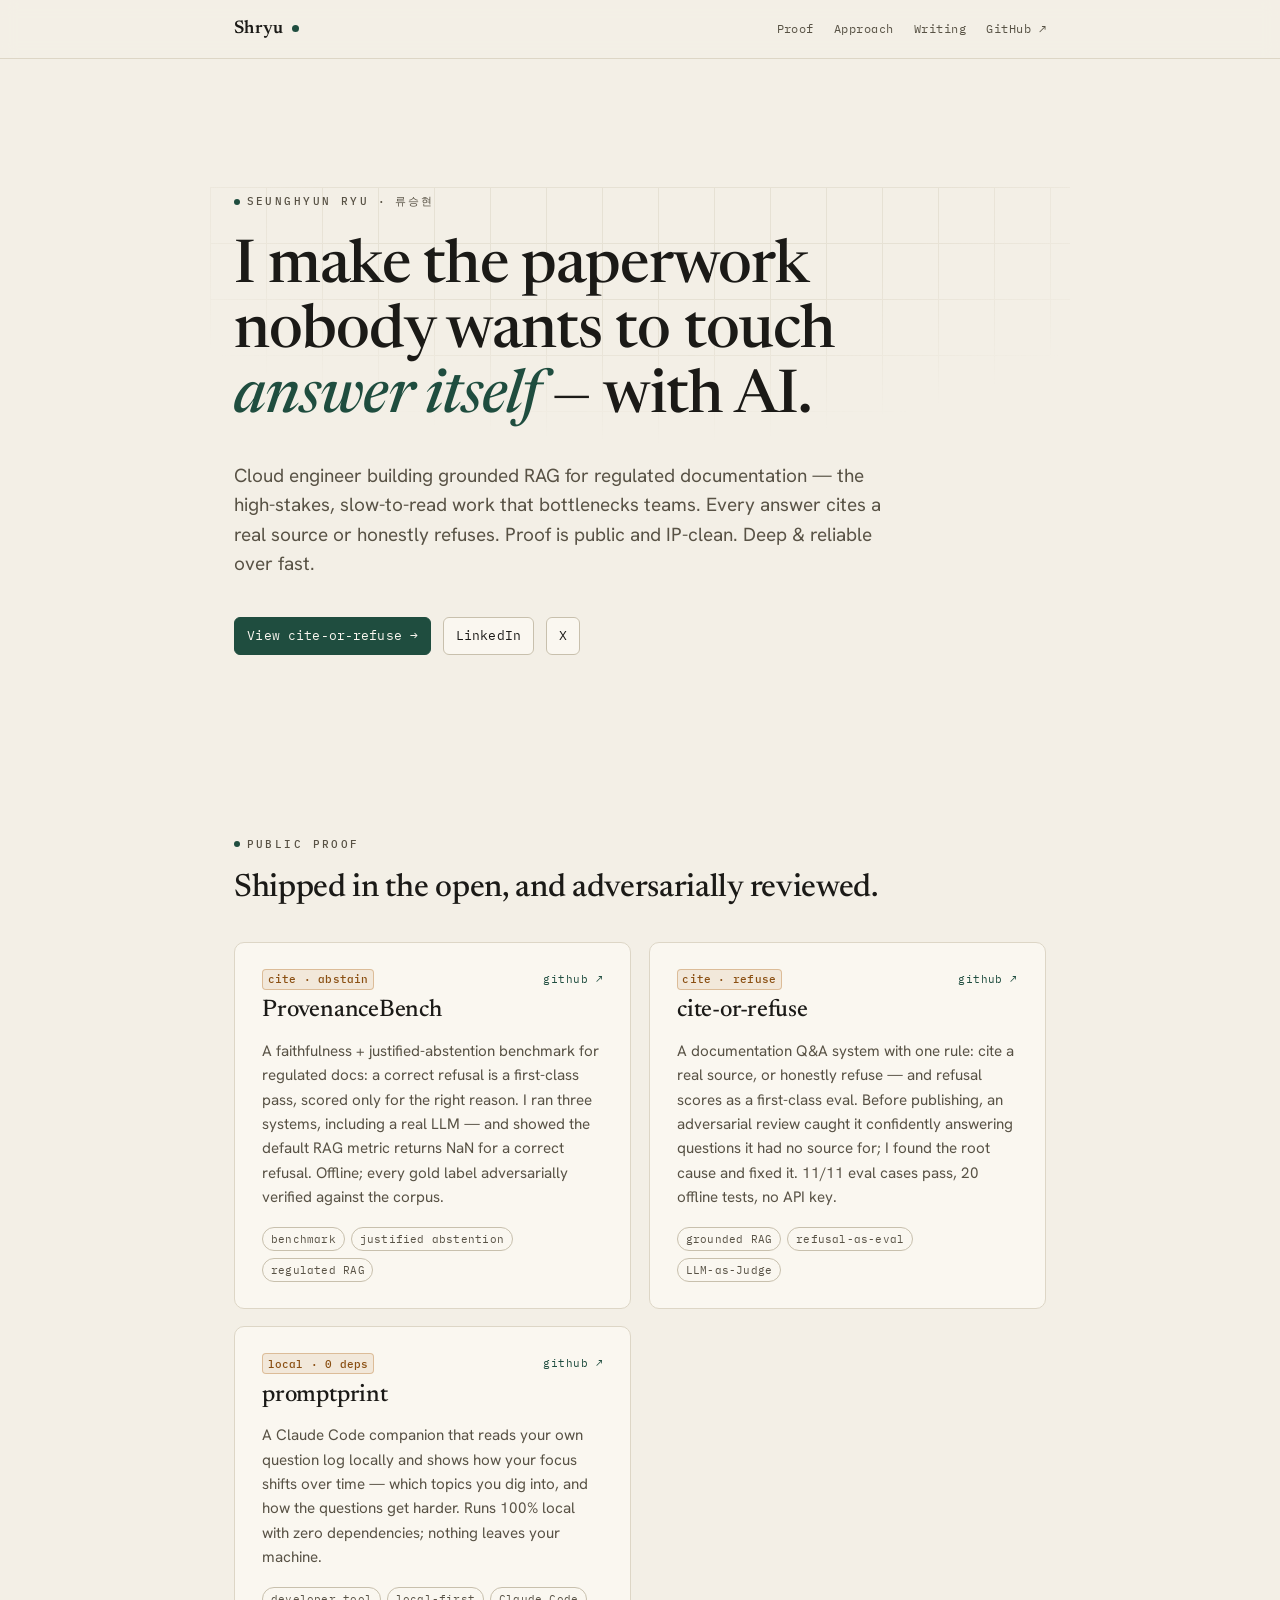
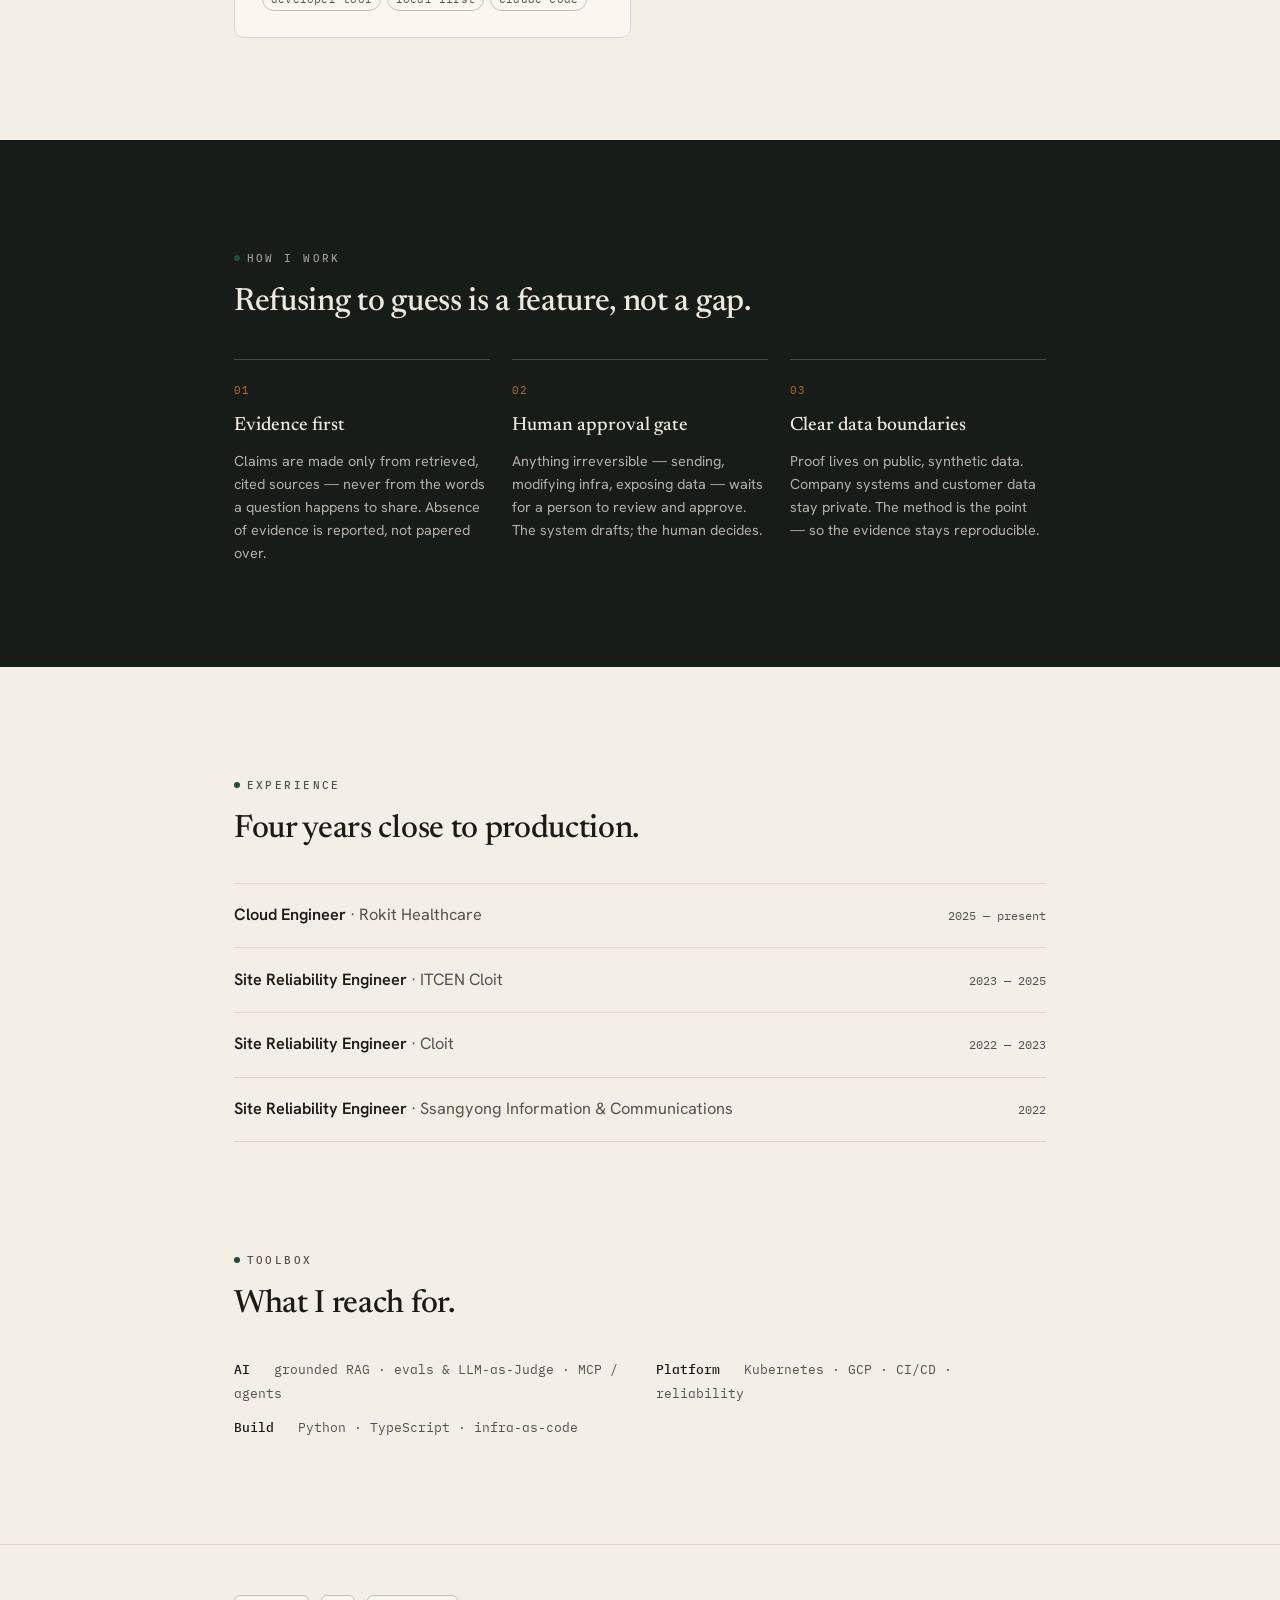
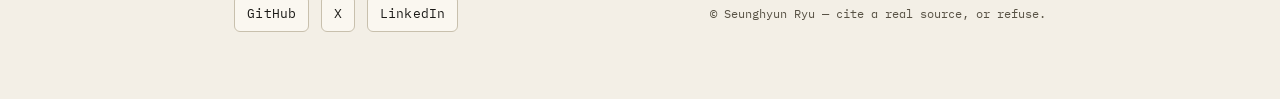
==== commit 86b868f9: "home: feature ProvenanceBench as the lead public-proof card (now public)" ====
--- a/index.html
+++ b/index.html
@@ -137,6 +137,25 @@
 
         <article class="pv-card">
           <div class="pv-card__head">
+            <span class="pv-cite">cite · abstain</span>
+            <a class="pv-card__repo" href="https://github.com/shryu1994/provenance-bench">github ↗</a>
+          </div>
+          <h3 class="pv-card__title">ProvenanceBench</h3>
+          <p>
+            A faithfulness + justified-abstention benchmark for regulated docs: a correct refusal
+            is a first-class pass, scored only for the right reason. I ran three systems, including
+            a real LLM — and showed the default RAG metric returns NaN for a correct refusal.
+            Offline; every gold label adversarially verified against the corpus.
+          </p>
+          <div class="pv-card__tags">
+            <span class="pv-tag">benchmark</span>
+            <span class="pv-tag">justified abstention</span>
+            <span class="pv-tag">regulated RAG</span>
+          </div>
+        </article>
+
+        <article class="pv-card">
+          <div class="pv-card__head">
             <span class="pv-cite">cite · refuse</span>
             <a class="pv-card__repo" href="https://github.com/shryu1994/cite-or-refuse">github ↗</a>
           </div>
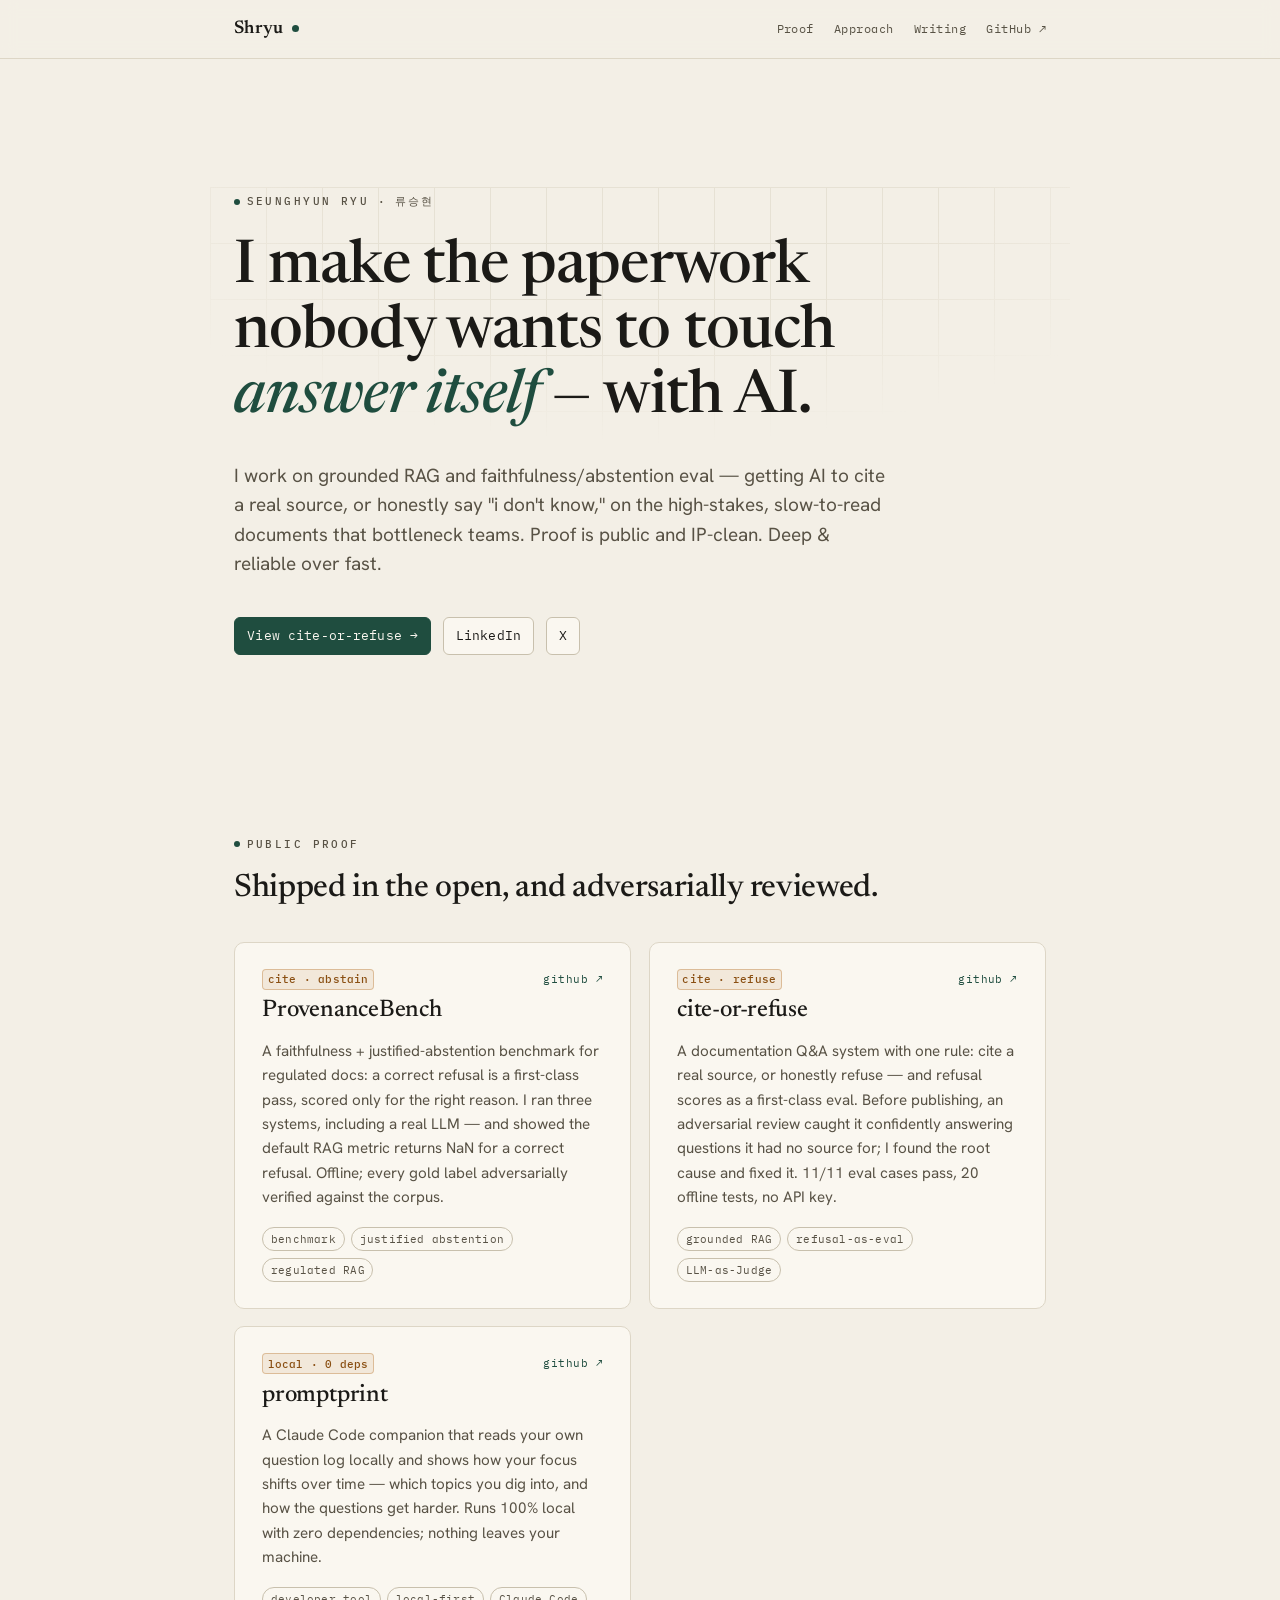
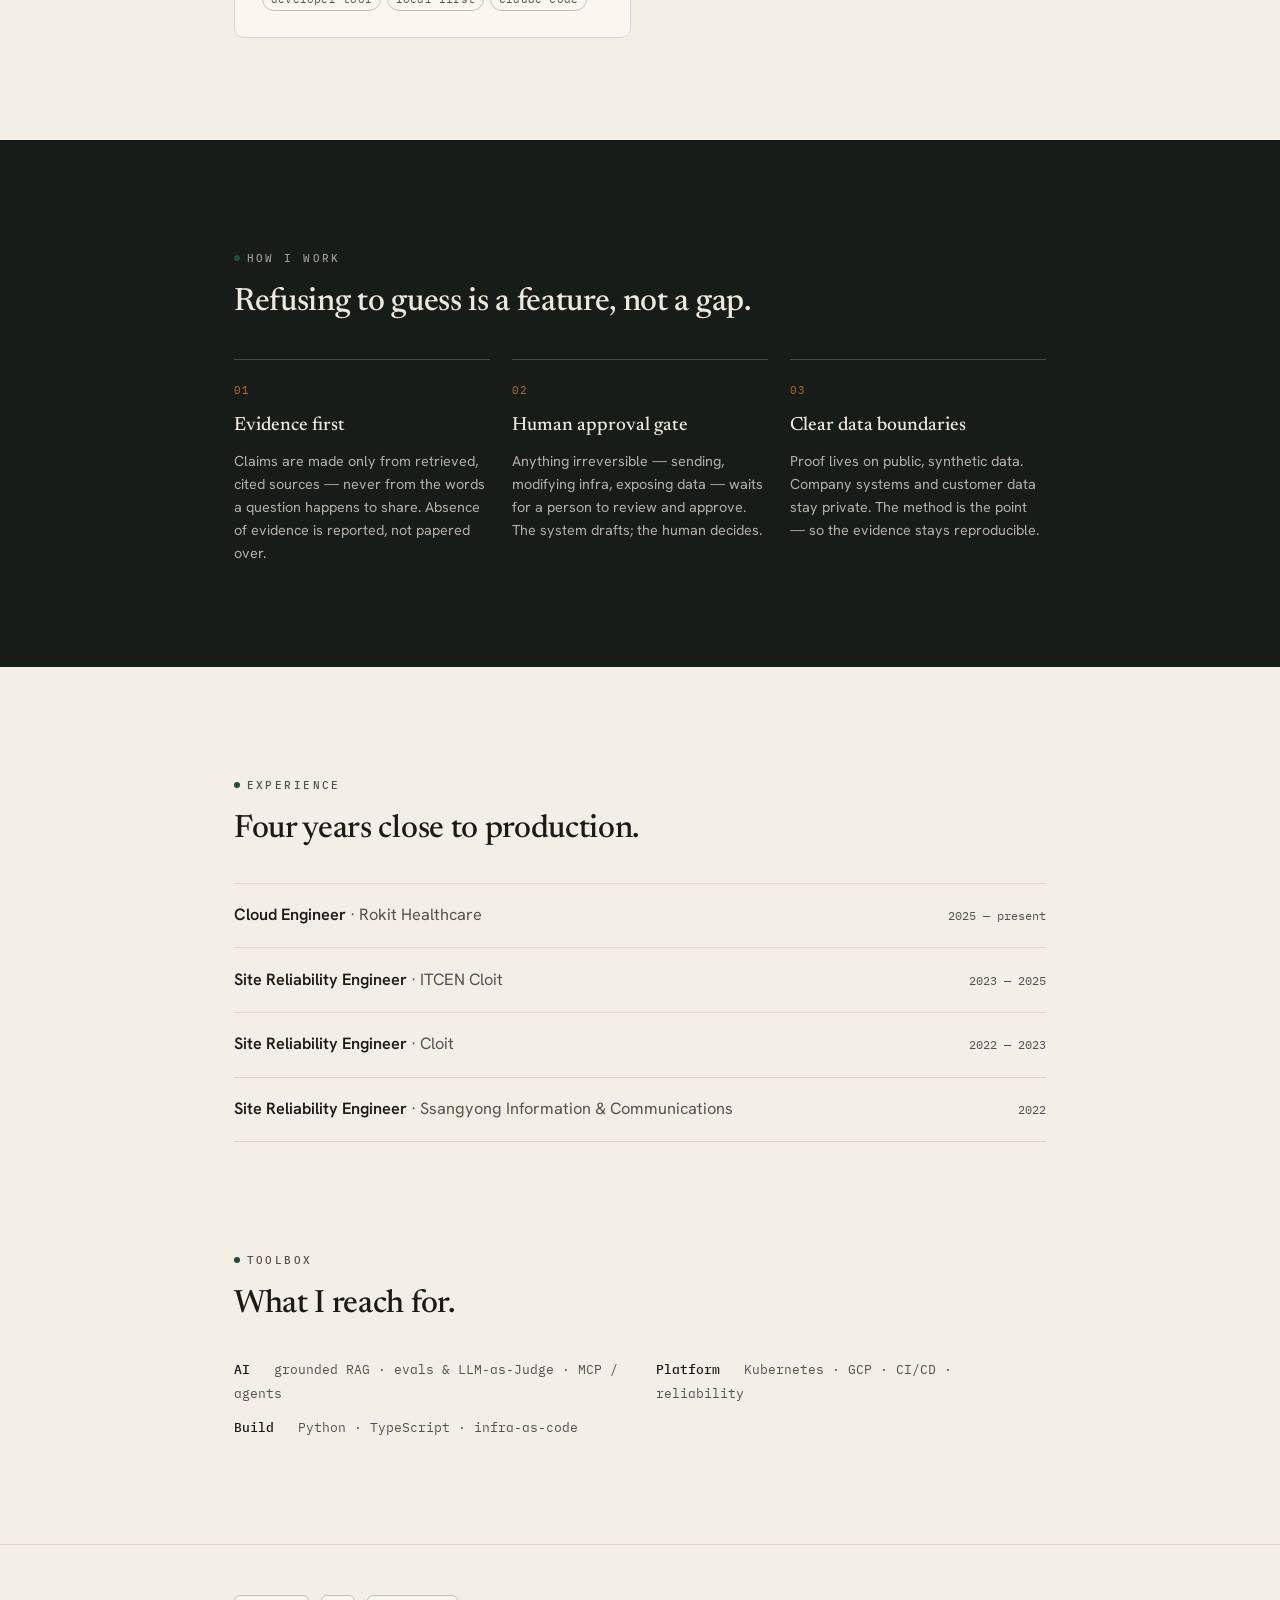
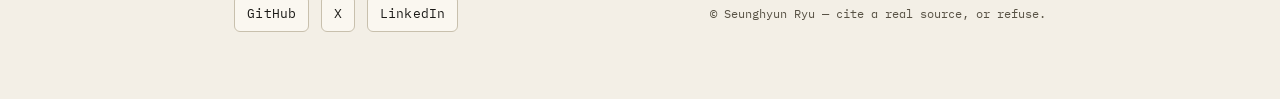
==== commit 318ae094: "brand: neutralize day-job framing — positioning as grounded RAG/eval, not employer-domain work" ====
--- a/index.html
+++ b/index.html
@@ -3,9 +3,9 @@
 <head>
 <meta charset="utf-8" />
 <meta name="viewport" content="width=device-width, initial-scale=1" />
-<title>Seunghyun Ryu — AI for regulated work</title>
-<meta name="description" content="Cloud engineer building grounded RAG for regulated documentation. Cite a real source, or honestly refuse. Proof is public and IP-clean — deep & reliable over fast." />
-<meta property="og:title" content="Seunghyun Ryu — AI for regulated work" />
+<title>Seunghyun Ryu — grounded RAG that cites or refuses</title>
+<meta name="description" content="Engineer working on grounded RAG and faithfulness/abstention eval — make AI cite a real source, or honestly refuse. Proof is public and IP-clean — deep & reliable over fast." />
+<meta property="og:title" content="Seunghyun Ryu — grounded RAG that cites or refuses" />
 <meta property="og:description" content="I make the paperwork nobody wants to touch answer itself — with AI. Deep & reliable over fast." />
 <meta property="og:type" content="website" />
 <meta property="og:url" content="https://sh-ryu.com/" />
@@ -114,9 +114,9 @@
         I make the paperwork<br />nobody wants to touch<br /><em>answer itself</em> — with AI.
       </h1>
       <p class="pv-lede hero__lede pv-rise d3">
-        Cloud engineer building grounded RAG for regulated documentation — the
-        high-stakes, slow-to-read work that bottlenecks teams. Every answer
-        cites a real source or honestly refuses.
+        I work on grounded RAG and faithfulness/abstention eval — getting AI to
+        cite a real source, or honestly say "i don't know," on the high-stakes,
+        slow-to-read documents that bottleneck teams.
         Proof is public and IP-clean. Deep &amp; reliable over fast.
       </p>
       <div class="hero__cta pv-rise d4">
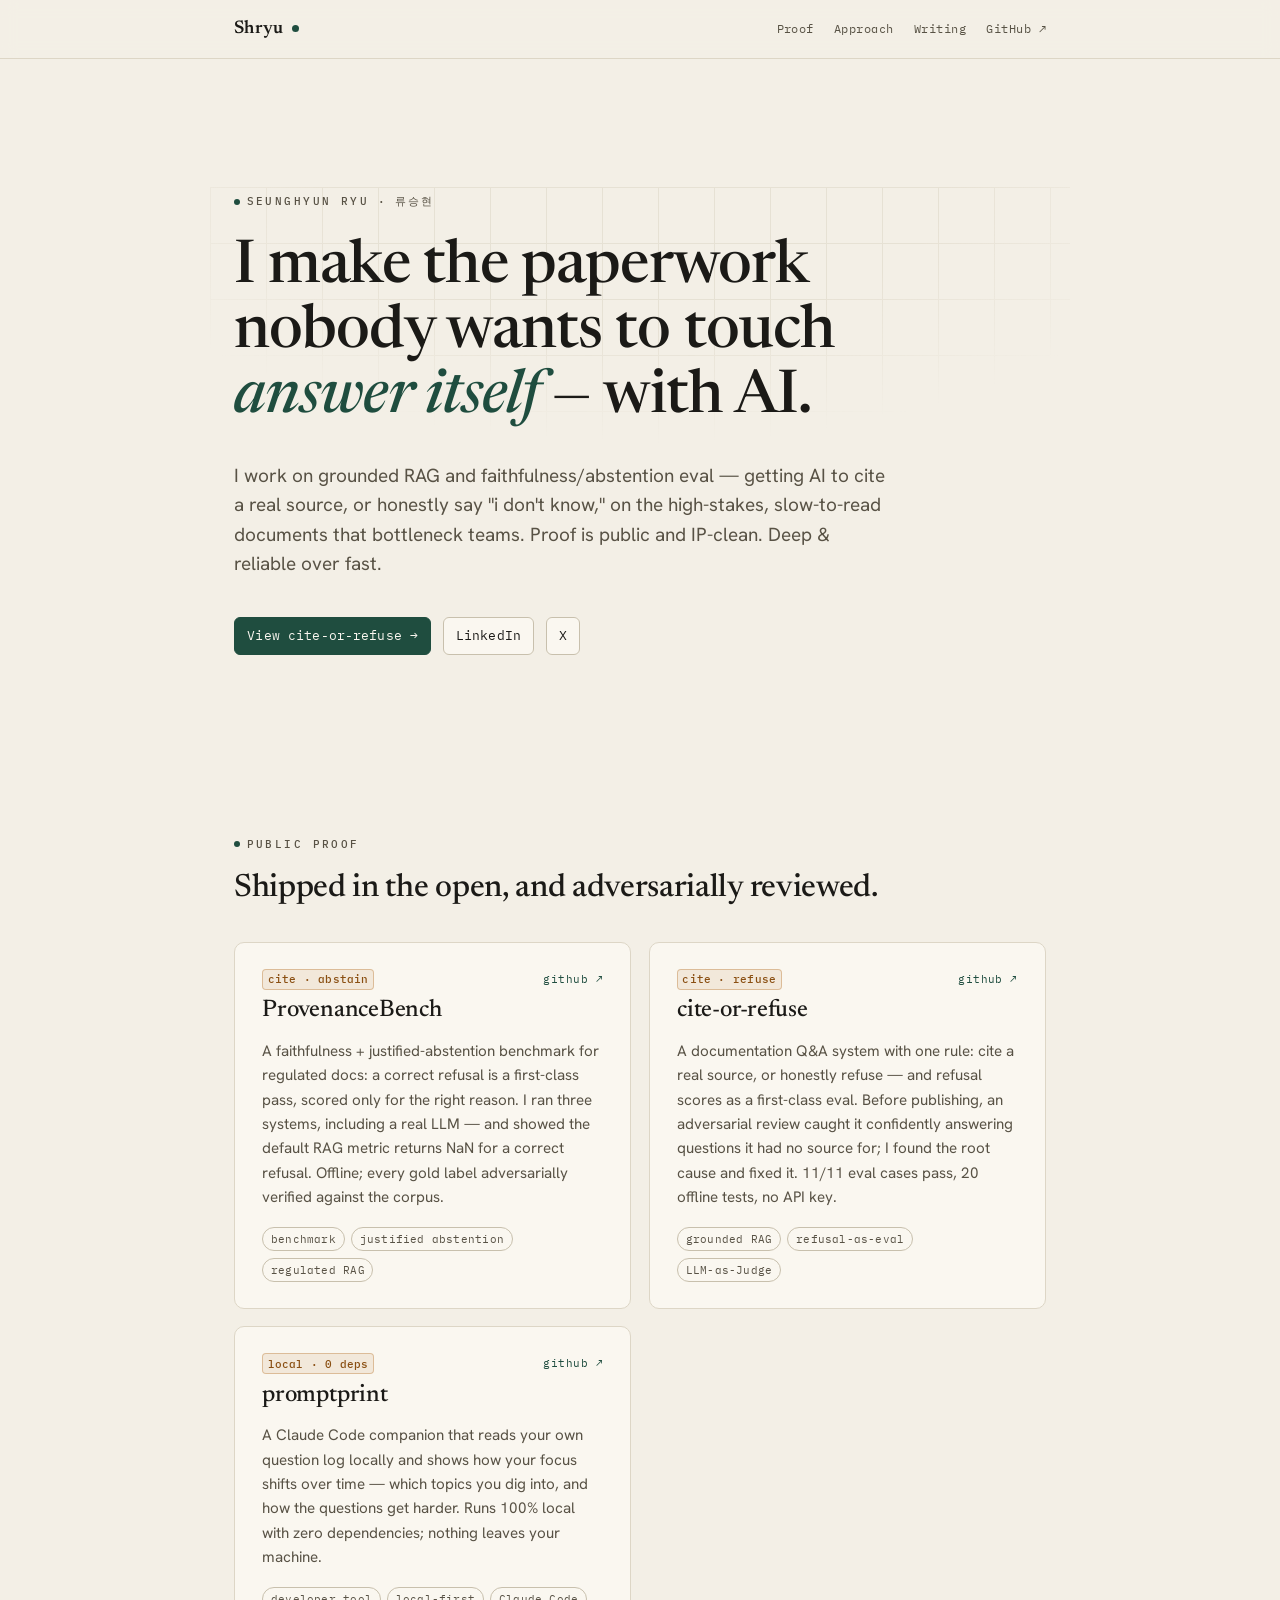
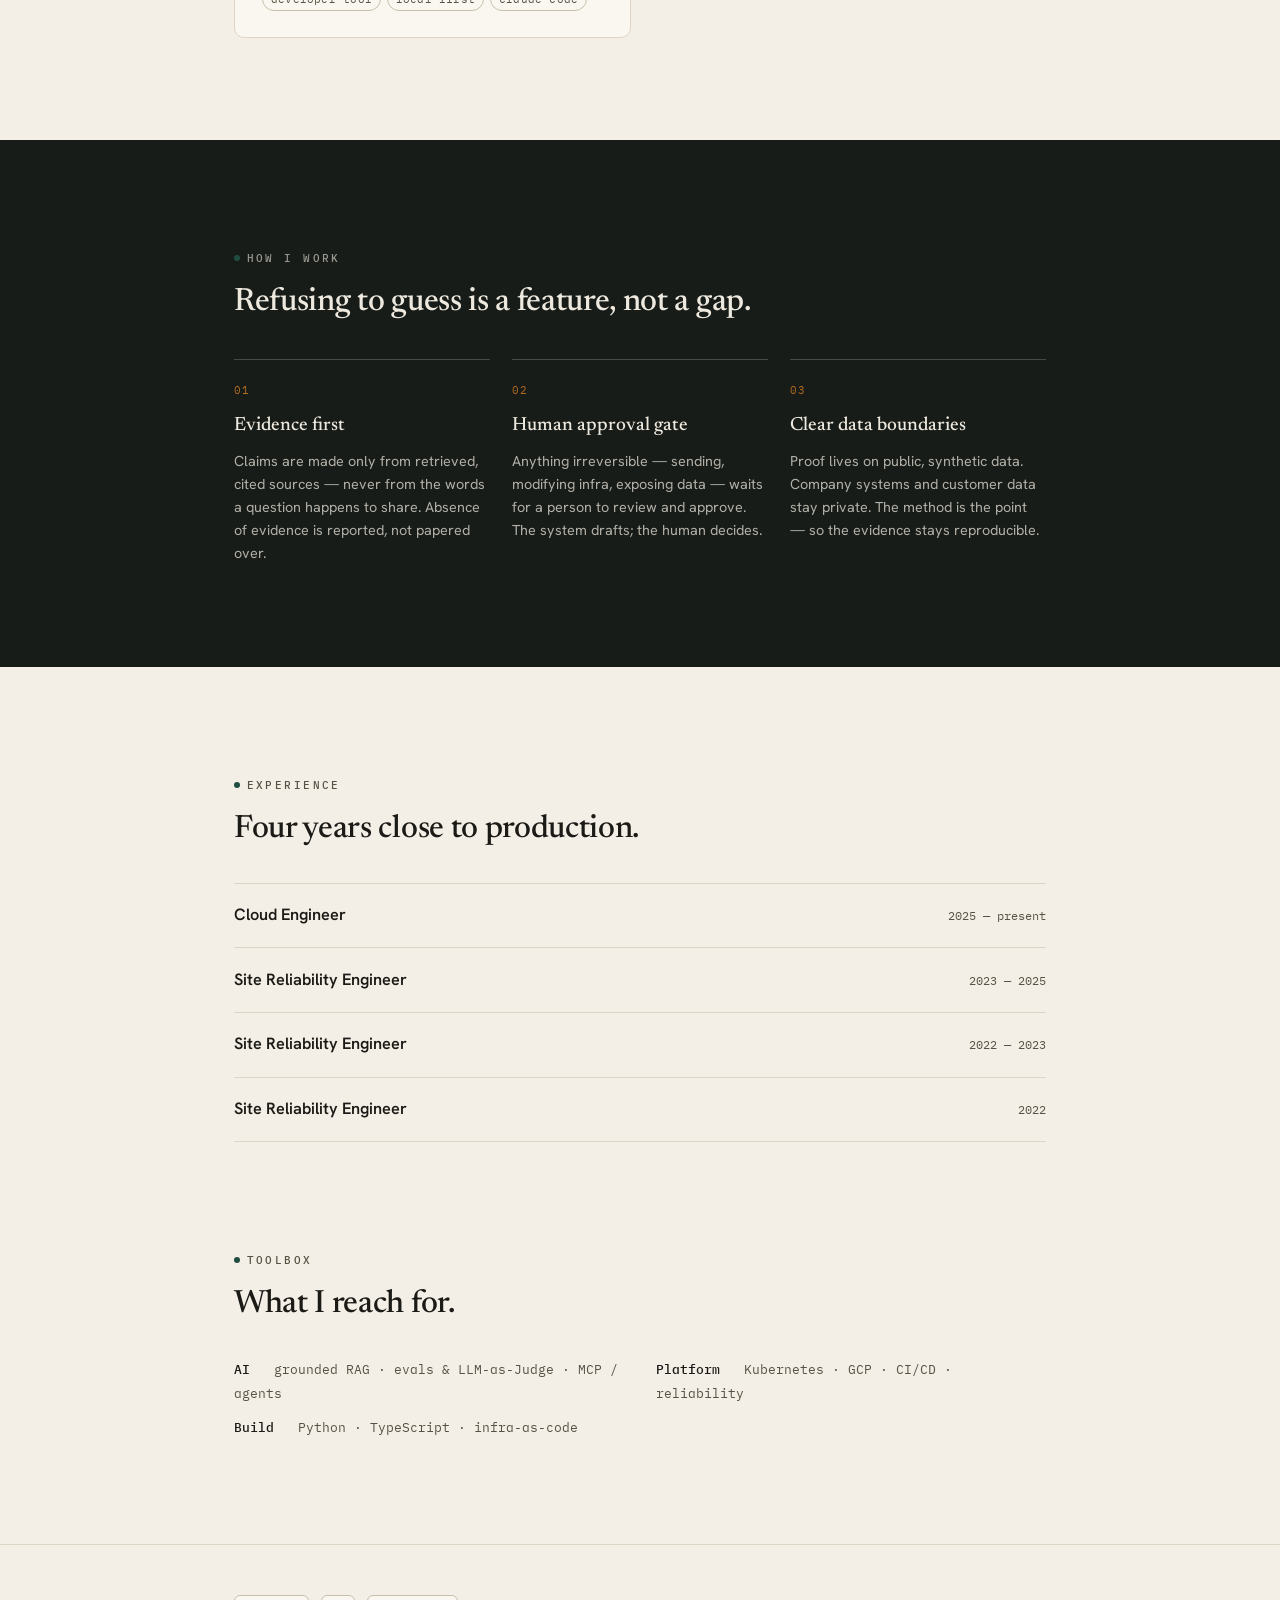
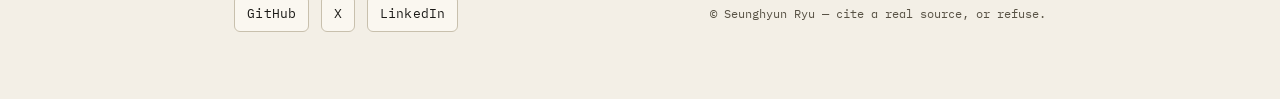
==== commit e37c555d: "experience: drop employer names, keep roles + dates" ====
--- a/index.html
+++ b/index.html
@@ -232,19 +232,19 @@
       </div>
       <div class="xp">
         <div class="xp__row">
-          <span class="xp__role"><b>Cloud Engineer</b> <span>· Rokit Healthcare</span></span>
+          <span class="xp__role"><b>Cloud Engineer</b></span>
           <span class="xp__when">2025 — present</span>
         </div>
         <div class="xp__row">
-          <span class="xp__role"><b>Site Reliability Engineer</b> <span>· ITCEN Cloit</span></span>
+          <span class="xp__role"><b>Site Reliability Engineer</b></span>
           <span class="xp__when">2023 — 2025</span>
         </div>
         <div class="xp__row">
-          <span class="xp__role"><b>Site Reliability Engineer</b> <span>· Cloit</span></span>
+          <span class="xp__role"><b>Site Reliability Engineer</b></span>
           <span class="xp__when">2022 — 2023</span>
         </div>
         <div class="xp__row">
-          <span class="xp__role"><b>Site Reliability Engineer</b> <span>· Ssangyong Information &amp; Communications</span></span>
+          <span class="xp__role"><b>Site Reliability Engineer</b></span>
           <span class="xp__when">2022</span>
         </div>
       </div>
--- a/provenance.css
+++ b/provenance.css
@@ -1,7 +1,7 @@
 /* ============================================================
    PROVENANCE — design system v0.1
    "Everything looks sourced." Warm bond paper · ink · pine · citation marks.
-   Brand: Seunghyun Ryu — AI for regulated work.
+   Brand: Seunghyun Ryu — grounded RAG that cites or refuses.
    Reuse: <link rel="stylesheet" href="provenance.css"> + the font <link>s.
    Swap the whole identity from --pine / --paper below.
    ============================================================ */
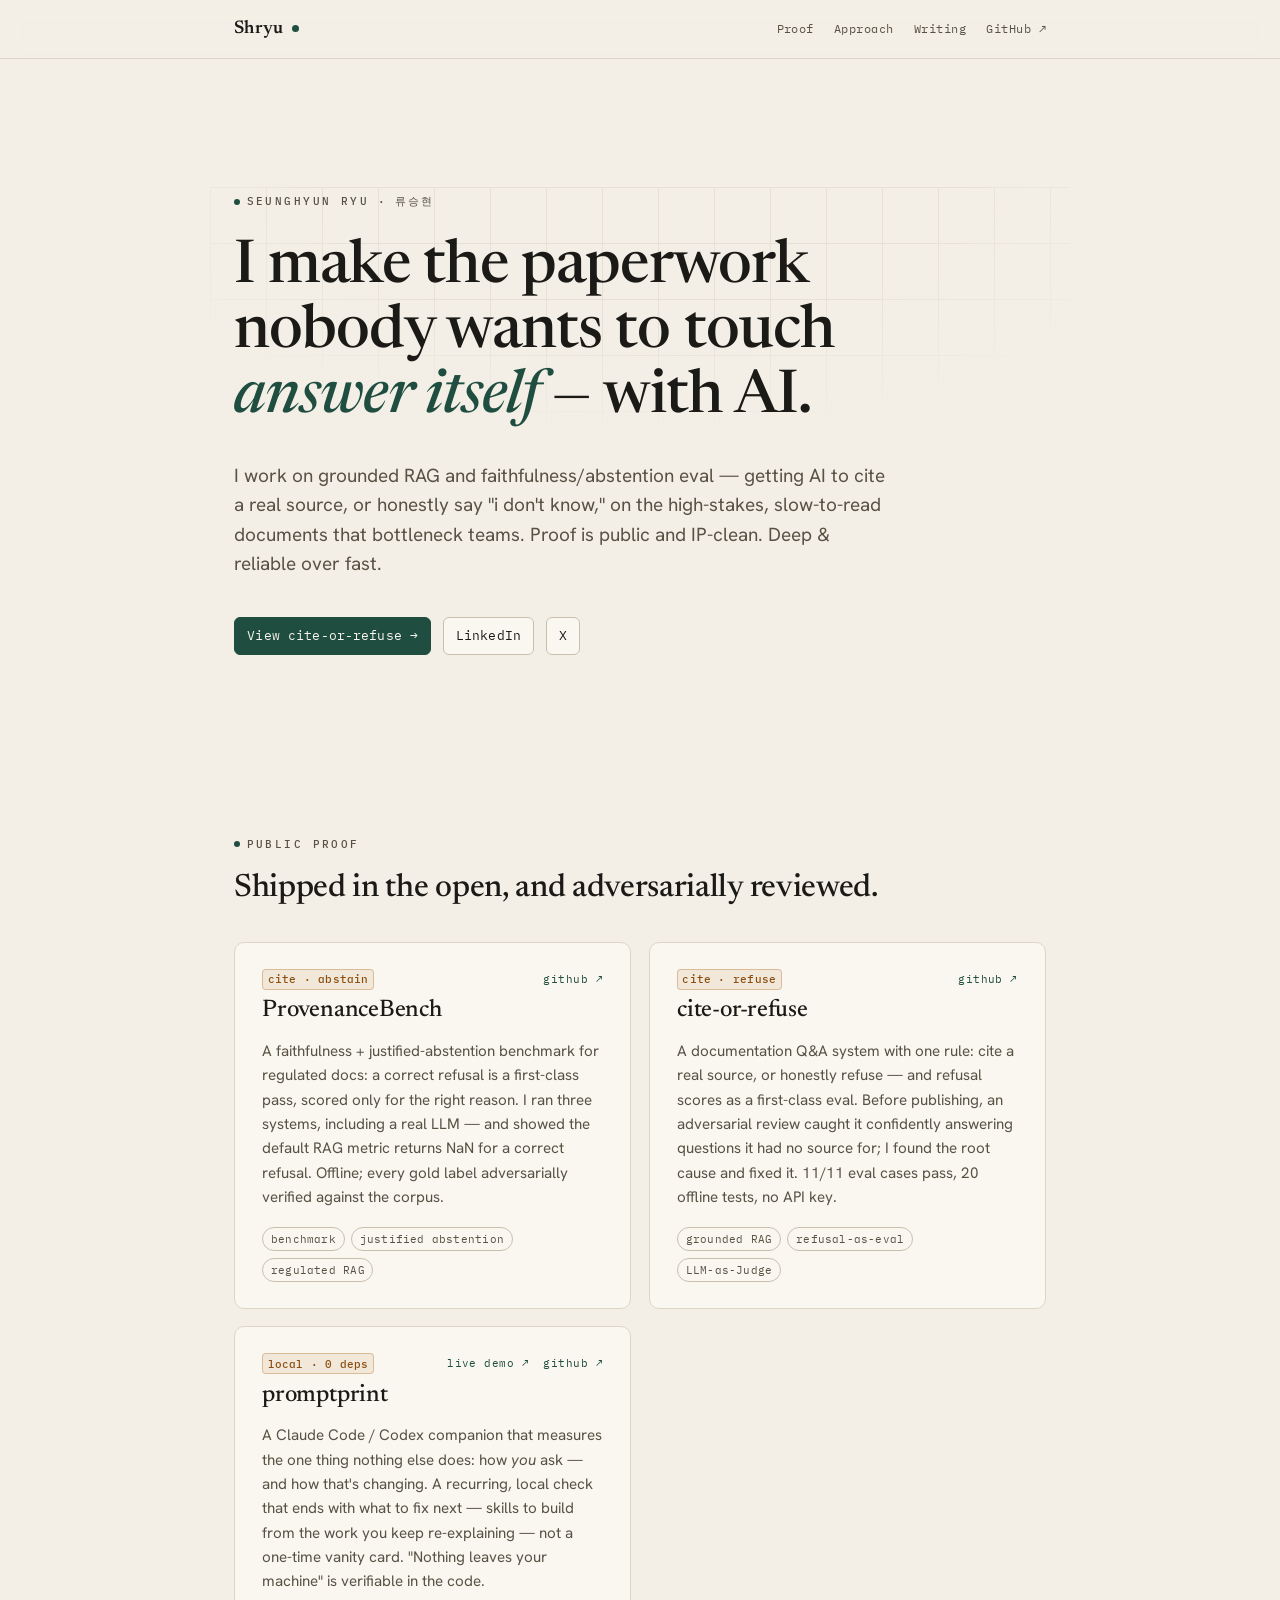
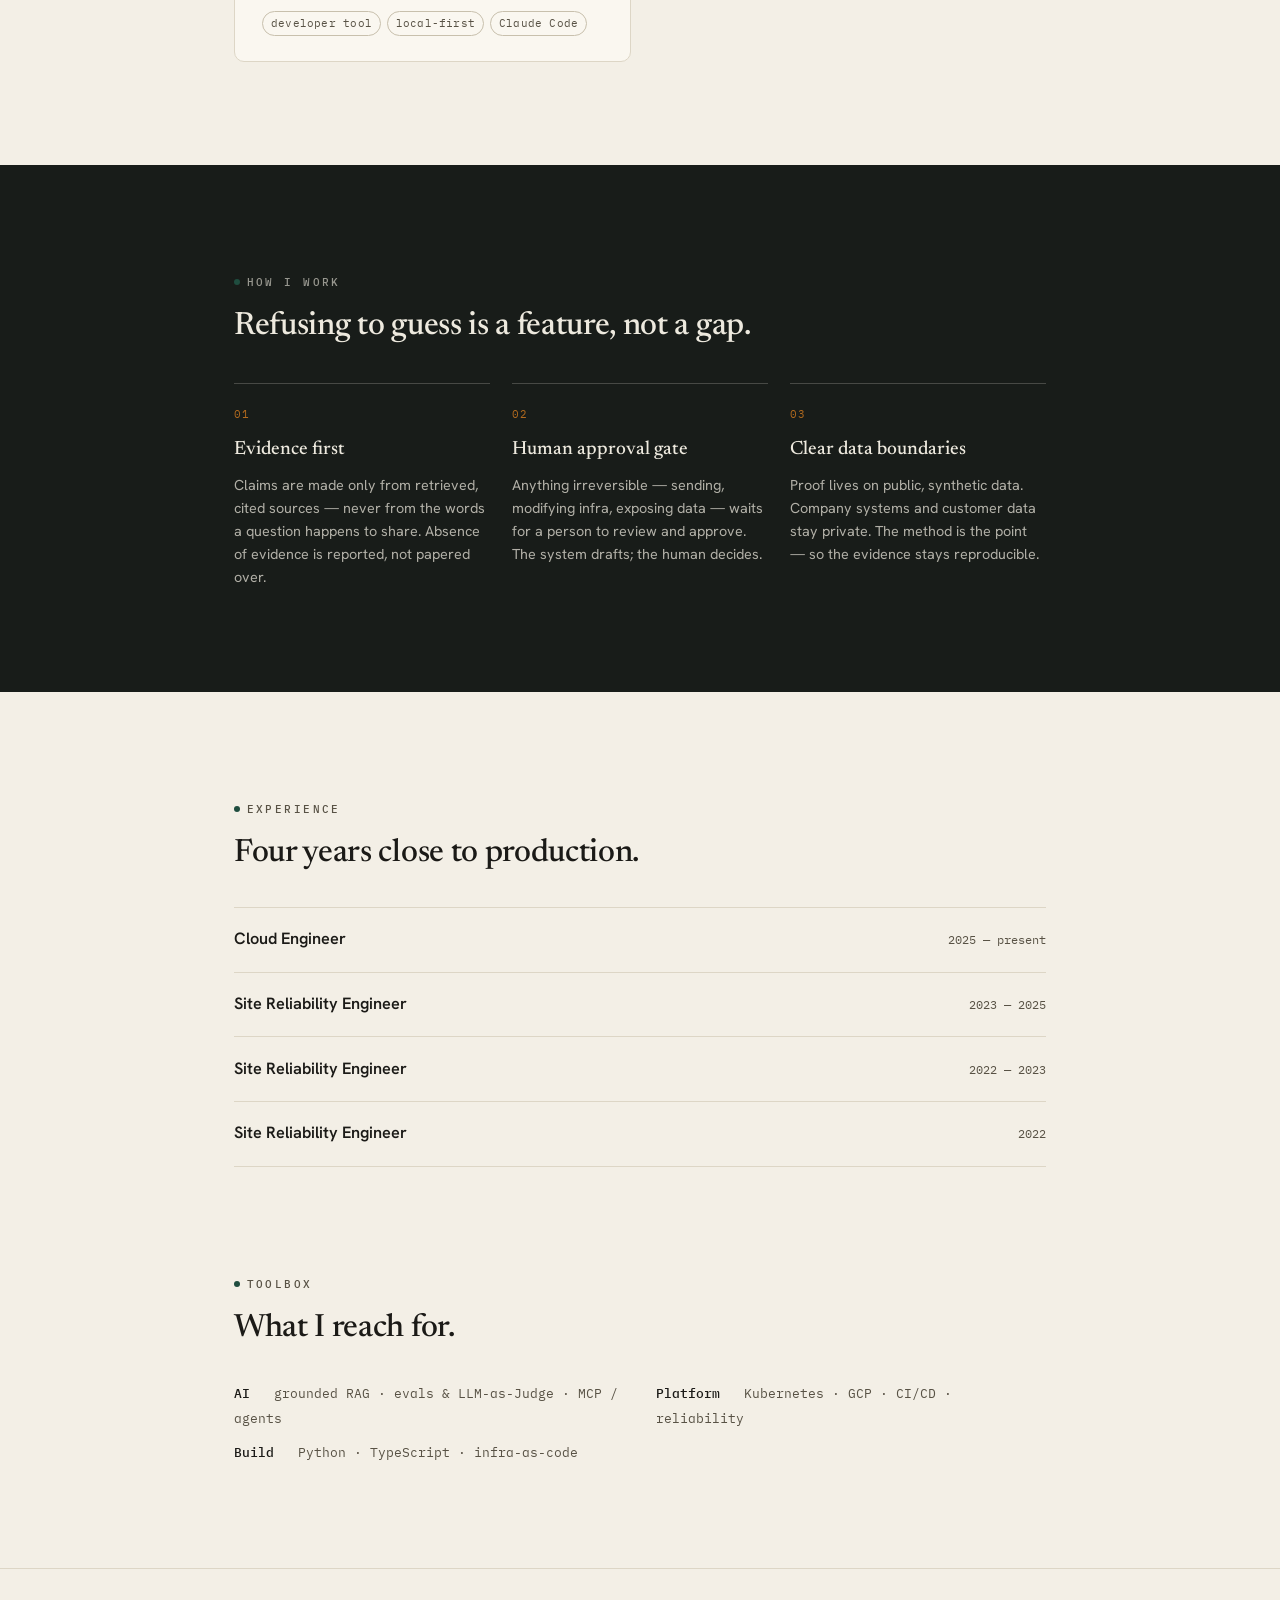
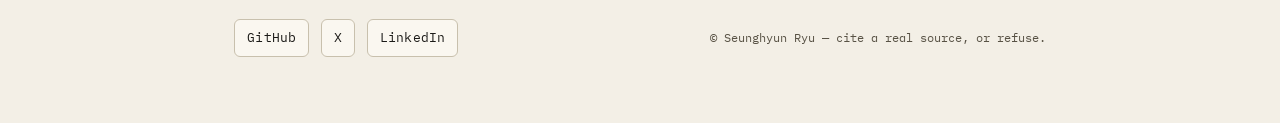
==== commit 0534176f: "home: promptprint 카드 — 라이브 데모 링크 추가 + 차별화 카피(수시·처방·로컬검증)" ====
--- a/index.html
+++ b/index.html
@@ -176,13 +176,17 @@
         <article class="pv-card">
           <div class="pv-card__head">
             <span class="pv-cite">local · 0 deps</span>
-            <a class="pv-card__repo" href="https://github.com/shryu1994/promptprint">github ↗</a>
+            <span style="display:inline-flex;gap:.9rem;">
+              <a class="pv-card__repo" href="https://sh-ryu.com/promptprint/">live demo ↗</a>
+              <a class="pv-card__repo" href="https://github.com/shryu1994/promptprint">github ↗</a>
+            </span>
           </div>
           <h3 class="pv-card__title">promptprint</h3>
           <p>
-            A Claude Code companion that reads your own question log locally and shows how
-            your focus shifts over time — which topics you dig into, and how the questions
-            get harder. Runs 100% local with zero dependencies; nothing leaves your machine.
+            A Claude Code / Codex companion that measures the one thing nothing else does:
+            how <em>you</em> ask — and how that's changing. A recurring, local check that ends
+            with what to fix next — skills to build from the work you keep re-explaining — not a
+            one-time vanity card. "Nothing leaves your machine" is verifiable in the code.
           </p>
           <div class="pv-card__tags">
             <span class="pv-tag">developer tool</span>
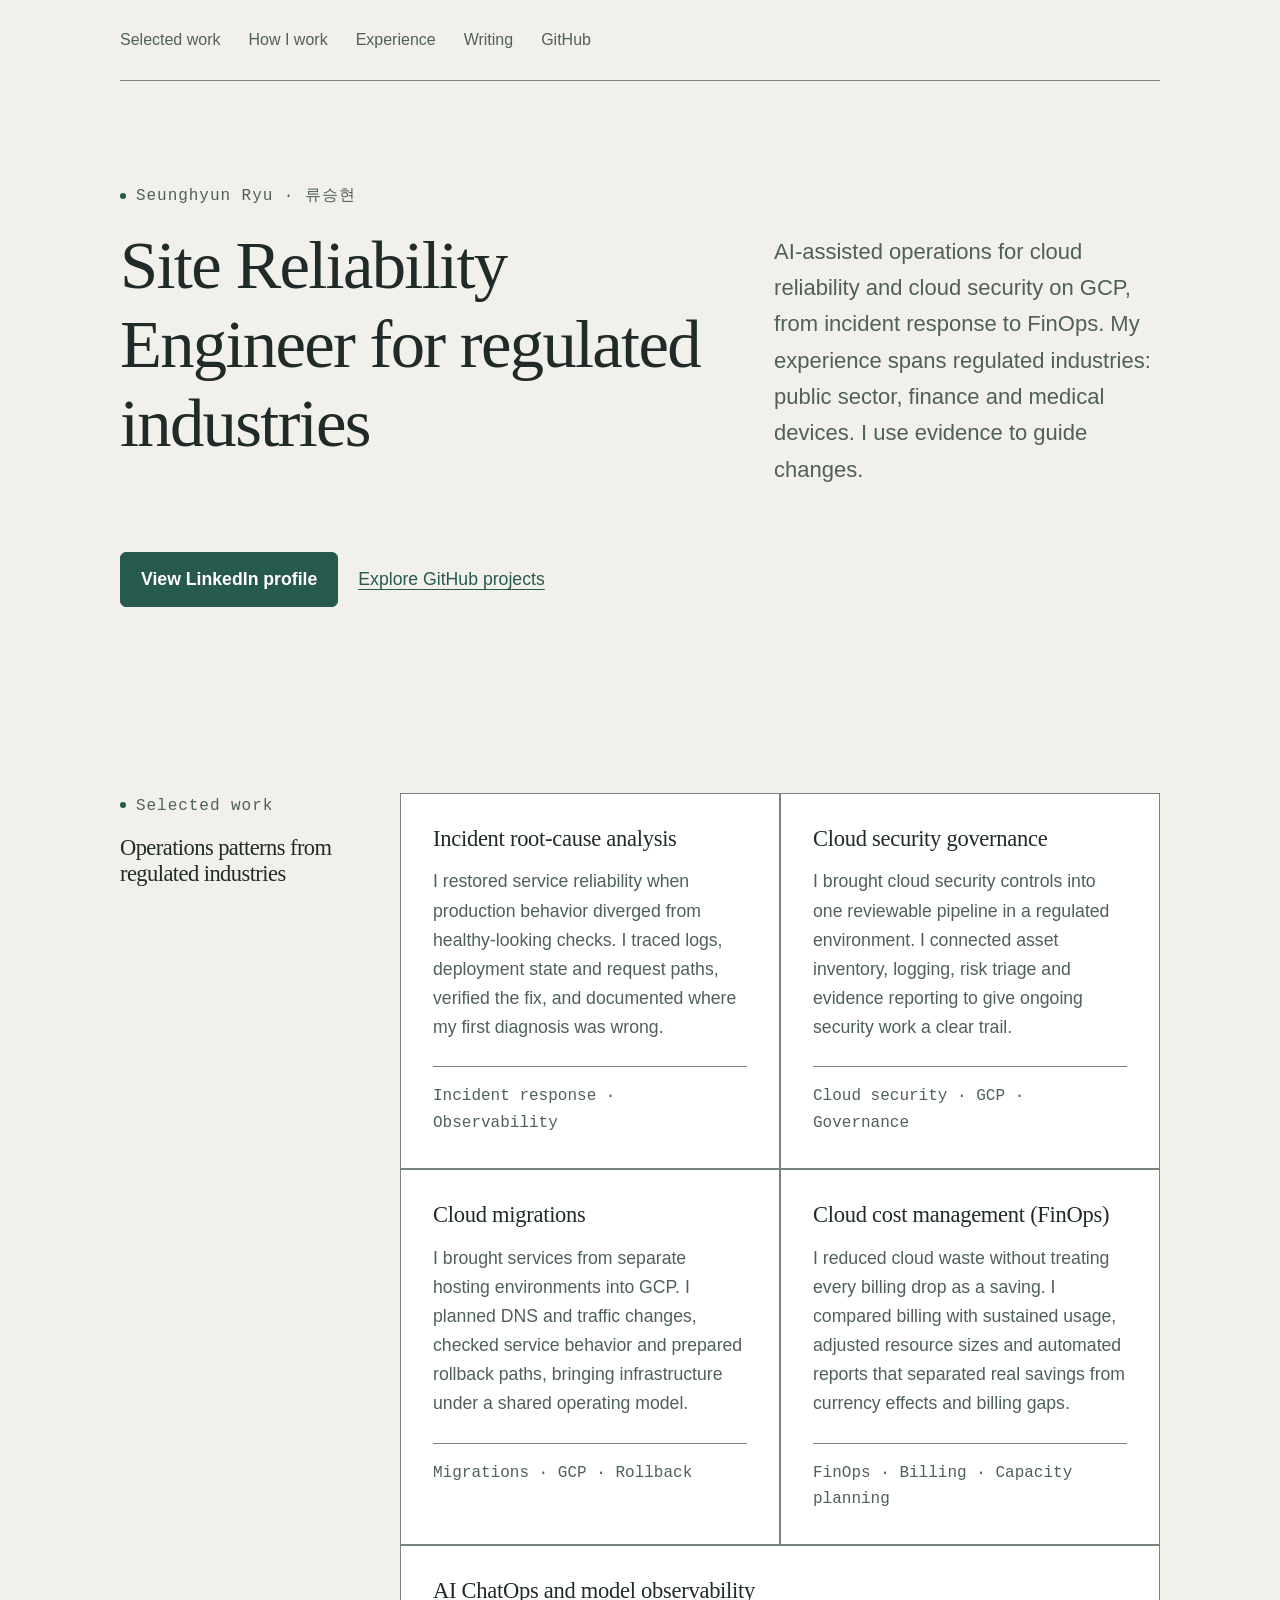
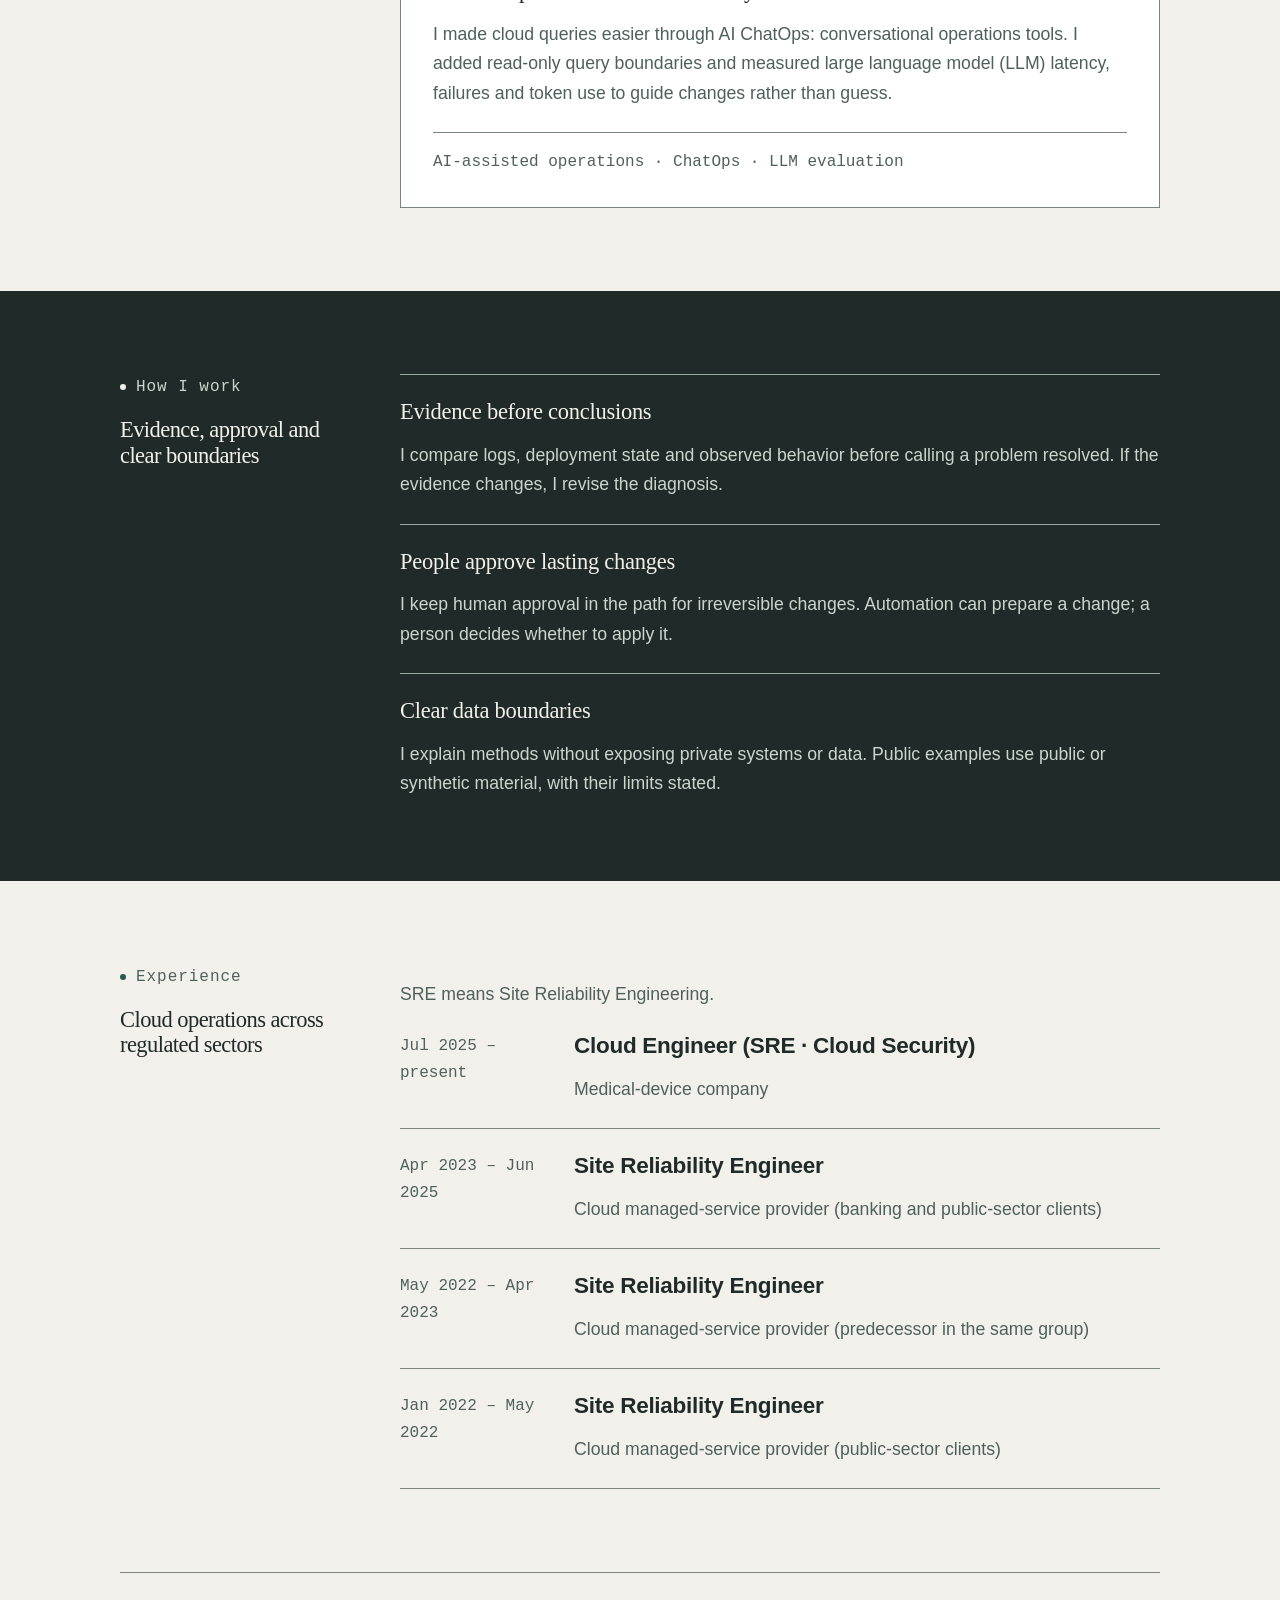
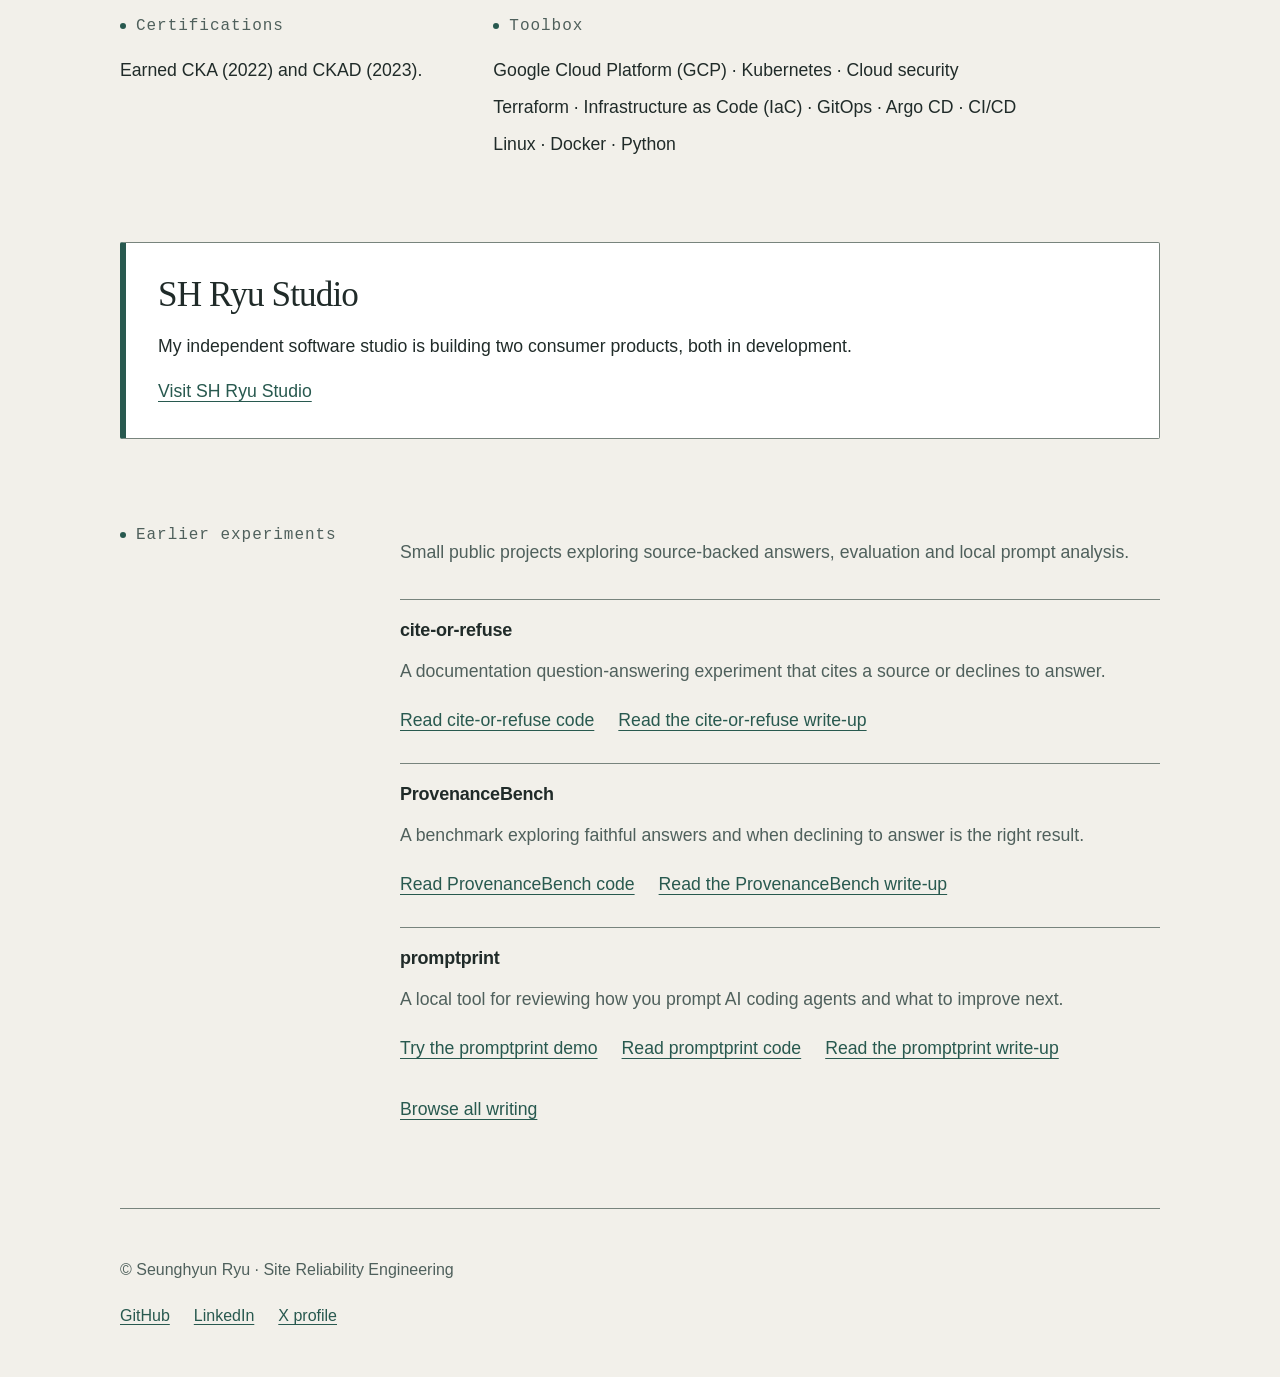
==== commit d9a3e545: "home: lead with SRE positioning; demote one-off projects to Earlier experiments New home (index.html" ====
--- a/index.html
+++ b/index.html
@@ -1,286 +1,216 @@
 <!doctype html>
 <html lang="en">
 <head>
-<meta charset="utf-8" />
-<meta name="viewport" content="width=device-width, initial-scale=1" />
-<title>Seunghyun Ryu — grounded RAG that cites or refuses</title>
-<meta name="description" content="Engineer working on grounded RAG and faithfulness/abstention eval — make AI cite a real source, or honestly refuse. Proof is public and IP-clean — deep & reliable over fast." />
-<meta property="og:title" content="Seunghyun Ryu — grounded RAG that cites or refuses" />
-<meta property="og:description" content="I make the paperwork nobody wants to touch answer itself — with AI. Deep & reliable over fast." />
-<meta property="og:type" content="website" />
-<meta property="og:url" content="https://sh-ryu.com/" />
-<meta name="twitter:card" content="summary" />
-<link rel="canonical" href="https://sh-ryu.com/" />
-<link rel="preconnect" href="https://fonts.googleapis.com" />
-<link rel="preconnect" href="https://fonts.gstatic.com" crossorigin />
-<link href="https://fonts.googleapis.com/css2?family=Newsreader:ital,opsz,wght@0,6..72,400..600;1,6..72,400..500&family=Hanken+Grotesk:wght@400;500;600&family=IBM+Plex+Mono:wght@400;500&display=swap" rel="stylesheet" />
-<link rel="stylesheet" href="provenance.css" />
-<style>
-  /* page-specific composition only — system lives in provenance.css */
-  .nav { position: sticky; top: 0; z-index: 50; backdrop-filter: blur(8px);
-    background: color-mix(in srgb, var(--paper) 82%, transparent);
-    border-bottom: 1px solid var(--line); }
-  .nav__in { max-width: 860px; margin: 0 auto; padding: 0.85rem 1.5rem;
-    display: flex; align-items: center; justify-content: space-between; }
-  .mark { font-family: var(--font-display); font-weight: 600; font-size: 1.15rem;
-    letter-spacing: 0.02em; text-decoration: none; color: var(--ink);
-    display: inline-flex; align-items: center; gap: 0.45em; }
-  .mark__dot { width: 7px; height: 7px; border-radius: 50%; background: var(--pine); }
-  .nav__links { display: flex; gap: 1.25rem; font-family: var(--font-mono);
-    font-size: 0.75rem; letter-spacing: 0.04em; }
-  .nav__links a { color: var(--ink-muted); text-decoration: none; transition: color 0.2s; }
-  .nav__links a:hover { color: var(--pine); }
-  @media (max-width: 560px) {
-    .nav__in { flex-wrap: wrap; row-gap: 0.5rem; }
-    .nav__links { gap: 1rem; font-size: 0.7rem; }
-    .hero h1 br { display: none; }
-  }
-
-  .hero { position: relative; overflow: hidden; padding: clamp(4rem, 11vw, 8rem) 0 clamp(3rem, 6vw, 4.5rem); }
-  .hero .pv-shell { position: relative; }
-  .hero__eyebrow { margin-bottom: 1.6rem; }
-  .hero__lede { margin-top: 1.9rem; }
-  .hero__cta { margin-top: 2.4rem; display: flex; flex-wrap: wrap; gap: 0.7rem; }
-
-  section { padding: var(--space-section) 0; }
-  .sec-head { margin-bottom: 2.2rem; }
-  .sec-head .pv-h2 { margin-top: 0.9rem; }
-
-  .proof-grid { display: grid; gap: 1.1rem; grid-template-columns: 1fr 1fr; }
-  @media (max-width: 640px) { .proof-grid { grid-template-columns: 1fr; } }
-  .pv-card__head { display: flex; align-items: center; justify-content: space-between; gap: 1rem; }
-  .pv-card__repo { font-family: var(--font-mono); font-size: 0.7rem; letter-spacing: 0.04em;
-    color: var(--pine); text-decoration: none; }
-  .pv-card__repo:hover { text-decoration: underline; }
-  .pv-card__tags { display: flex; flex-wrap: wrap; gap: 0.4rem; margin-top: 1.1rem; }
-
-  /* inverted "regulated" band */
-  .band { background: var(--panel); color: var(--panel-ink); border-radius: 0; }
-  .band .pv-label { color: color-mix(in srgb, var(--panel-ink) 60%, transparent); }
-  .band .pv-h2 { color: var(--panel-ink); }
-  .principles { display: grid; gap: 1.4rem; grid-template-columns: repeat(3, 1fr); margin-top: 2.4rem; }
-  @media (max-width: 720px) { .principles { grid-template-columns: 1fr; } }
-  .principle { border-top: 1px solid color-mix(in srgb, var(--panel-ink) 22%, transparent); padding-top: 1rem; }
-  .principle__n { font-family: var(--font-mono); font-size: 0.7rem; color: var(--ochre); letter-spacing: 0.1em; }
-  .principle h3 { font-family: var(--font-display); font-weight: 500; font-size: 1.2rem;
-    margin: 0.5rem 0 0.5rem; color: var(--panel-ink); }
-  .principle p { margin: 0; font-size: 0.9rem; line-height: 1.6;
-    color: color-mix(in srgb, var(--panel-ink) 72%, transparent); }
-
-  .xp { border-top: 1px solid var(--line); }
-  .xp__row { display: flex; align-items: baseline; justify-content: space-between; gap: 1.5rem;
-    padding: 1.15rem 0; border-bottom: 1px solid var(--line); }
-  .xp__role { font-size: 1.02rem; }
-  .xp__role b { font-weight: 600; }
-  .xp__role span { color: var(--ink-muted); }
-  .xp__when { font-family: var(--font-mono); font-size: 0.78rem; color: var(--ink-muted); white-space: nowrap; }
-  @media (max-width: 520px) { .xp__row { flex-direction: column; gap: 0.15rem; } }
-
-  .kit { display: grid; gap: 0.55rem 2rem; grid-template-columns: 1fr 1fr;
-    font-family: var(--font-mono); font-size: 0.82rem; color: var(--ink-muted); line-height: 1.9; }
-  @media (max-width: 520px) { .kit { grid-template-columns: 1fr; } }
-  .kit b { color: var(--ink); font-weight: 500; }
-
-  footer { padding: 3rem 0 4rem; border-top: 1px solid var(--line); }
-  .foot { display: flex; flex-wrap: wrap; gap: 1.5rem; align-items: center; justify-content: space-between; }
-  .foot__links { display: flex; gap: 0.7rem; }
-  .foot__note { font-family: var(--font-mono); font-size: 0.72rem; color: var(--ink-muted); }
-
-  /* stagger */
-  .d1 { animation-delay: 0.05s; } .d2 { animation-delay: 0.15s; }
-  .d3 { animation-delay: 0.25s; } .d4 { animation-delay: 0.35s; }
-</style>
+  <meta charset="utf-8">
+  <meta name="viewport" content="width=device-width, initial-scale=1">
+  <title>Seunghyun Ryu — Site Reliability Engineer</title>
+  <meta name="description" content="Site Reliability Engineer with GCP, cloud security, incident response, FinOps and AI-assisted operations experience in regulated industries.">
+  <meta property="og:title" content="Seunghyun Ryu — Site Reliability Engineer">
+  <meta property="og:description" content="Site Reliability Engineer with GCP, cloud security, incident response, FinOps and AI-assisted operations experience in regulated industries.">
+  <meta property="og:type" content="website">
+  <meta property="og:url" content="https://sh-ryu.com/">
+  <meta name="twitter:card" content="summary">
+  <meta name="twitter:title" content="Seunghyun Ryu — Site Reliability Engineer">
+  <meta name="twitter:description" content="Site Reliability Engineer with GCP, cloud security, incident response, FinOps and AI-assisted operations experience in regulated industries.">
+  <link rel="canonical" href="https://sh-ryu.com/">
+  <link rel="stylesheet" href="home.css">
 </head>
 <body>
-
-  <nav class="nav">
-    <div class="nav__in">
-      <a class="mark" href="/">Shryu<span class="mark__dot" aria-hidden="true"></span></a>
-      <div class="nav__links">
-        <a href="#proof">Proof</a>
-        <a href="#work">Approach</a>
-        <a href="/writing/">Writing</a>
-        <a href="https://github.com/shryu1994">GitHub ↗</a>
+  <a class="skip-link" href="#main">Skip to main content</a>
+  <header>
+    <nav class="shell nav" aria-label="Primary">
+      <a data-copy="A02.nav-work" href="#proof">Selected work</a>
+      <a data-copy="A02.nav-approach" href="#work">How I work</a>
+      <a data-copy="A02.nav-experience" href="#experience">Experience</a>
+      <a data-copy="A02.nav-writing" href="/writing/">Writing</a>
+      <a data-copy="A02.nav-github" href="https://github.com/shryu1994">GitHub</a>
+    </nav>
+  </header>
+  <main id="main" tabindex="-1">
+    <div class="hero shell">
+      <p data-copy="A03.eyebrow" class="label">Seunghyun Ryu · <span lang="ko">류승현</span></p>
+      <h1 data-copy="A03.h1-primary">Site Reliability Engineer for regulated industries</h1>
+      <p data-copy="A03.lede" class="lede">AI-assisted operations for cloud reliability and cloud security on GCP, from incident response to FinOps. My experience spans regulated industries: public sector, finance and medical devices. I use evidence to guide changes.</p>
+      <div class="actions">
+        <a data-copy="A03.cta-linkedin" href="https://linkedin.com/in/shryu1994" class="primary">View LinkedIn profile</a>
+        <a data-copy="A03.cta-github" href="https://github.com/shryu1994">Explore GitHub projects</a>
       </div>
     </div>
-  </nav>
-
-  <main>
-  <header class="hero">
-    <div class="pv-shell">
-      <div class="pv-grid" aria-hidden="true"></div>
-      <p class="pv-label hero__eyebrow pv-rise d1">Seunghyun Ryu · <span lang="ko">류승현</span></p>
-      <h1 class="pv-display pv-rise d2">
-        I make the paperwork<br />nobody wants to touch<br /><em>answer itself</em> — with AI.
-      </h1>
-      <p class="pv-lede hero__lede pv-rise d3">
-        I work on grounded RAG and faithfulness/abstention eval — getting AI to
-        cite a real source, or honestly say "i don't know," on the high-stakes,
-        slow-to-read documents that bottleneck teams.
-        Proof is public and IP-clean. Deep &amp; reliable over fast.
-      </p>
-      <div class="hero__cta pv-rise d4">
-        <a class="pv-btn pv-btn--primary" href="https://github.com/shryu1994/cite-or-refuse">View cite-or-refuse →</a>
-        <a class="pv-btn" href="https://linkedin.com/in/shryu1994">LinkedIn</a>
-        <a class="pv-btn" href="https://x.com/shryu1994">X</a>
-      </div>
+    <section id="proof">
+      <div class="shell section-inner">
+        <div class="section-head">
+          <p data-copy="A04.label" class="label">Selected work</p>
+          <h2 data-copy="A04.heading">Operations patterns from regulated industries</h2>
+        </div>
+        <div class="section-body">
+          <div class="patterns">
+            <article class="card">
+              <h3 data-copy="A04.incident-title">Incident root-cause analysis</h3>
+              <p data-copy="A04.incident-body">I restored service reliability when production behavior diverged from healthy-looking checks. I traced logs, deployment state and request paths, verified the fix, and documented where my first diagnosis was wrong.</p>
+              <p data-copy="A04.incident-tags" class="tags">Incident response · Observability</p>
+            </article>
+            <article class="card">
+              <h3 data-copy="A04.security-title">Cloud security governance</h3>
+              <p data-copy="A04.security-body">I brought cloud security controls into one reviewable pipeline in a regulated environment. I connected asset inventory, logging, risk triage and evidence reporting to give ongoing security work a clear trail.</p>
+              <p data-copy="A04.security-tags" class="tags">Cloud security · GCP · Governance</p>
+            </article>
+            <article class="card">
+              <h3 data-copy="A04.migration-title">Cloud migrations</h3>
+              <p data-copy="A04.migration-body">I brought services from separate hosting environments into GCP. I planned DNS and traffic changes, checked service behavior and prepared rollback paths, bringing infrastructure under a shared operating model.</p>
+              <p data-copy="A04.migration-tags" class="tags">Migrations · GCP · Rollback</p>
+            </article>
+            <article class="card">
+              <h3 data-copy="A04.finops-title">Cloud cost management (FinOps)</h3>
+              <p data-copy="A04.finops-body">I reduced cloud waste without treating every billing drop as a saving. I compared billing with sustained usage, adjusted resource sizes and automated reports that separated real savings from currency effects and billing gaps.</p>
+              <p data-copy="A04.finops-tags" class="tags">FinOps · Billing · Capacity planning</p>
+            </article>
+            <article class="card">
+              <h3 data-copy="A04.ai-title">AI ChatOps and model observability</h3>
+              <p data-copy="A04.ai-body">I made cloud queries easier through AI ChatOps: conversational operations tools. I added read-only query boundaries and measured large language model (LLM) latency, failures and token use to guide changes rather than guess.</p>
+              <p data-copy="A04.ai-tags" class="tags">AI-assisted operations · ChatOps · LLM evaluation</p>
+            </article>
+          </div>
+        </div>
+      </div>
+    </section>
+    <section id="work" class="band">
+      <div class="shell section-inner">
+        <div class="section-head">
+          <p data-copy="A05.label" class="label">How I work</p>
+          <h2 data-copy="A05.heading">Evidence, approval and clear boundaries</h2>
+        </div>
+        <div class="section-body">
+          <div class="principles">
+            <article>
+              <h3 data-copy="A05.evidence-title">Evidence before conclusions</h3>
+              <p data-copy="A05.evidence-body">I compare logs, deployment state and observed behavior before calling a problem resolved. If the evidence changes, I revise the diagnosis.</p>
+            </article>
+            <article>
+              <h3 data-copy="A05.approval-title">People approve lasting changes</h3>
+              <p data-copy="A05.approval-body">I keep human approval in the path for irreversible changes. Automation can prepare a change; a person decides whether to apply it.</p>
+            </article>
+            <article>
+              <h3 data-copy="A05.boundaries-title">Clear data boundaries</h3>
+              <p data-copy="A05.boundaries-body">I explain methods without exposing private systems or data. Public examples use public or synthetic material, with their limits stated.</p>
+            </article>
+          </div>
+        </div>
+      </div>
+    </section>
+    <section id="experience">
+      <div class="shell section-inner">
+        <div class="section-head">
+          <p data-copy="A06.label" class="label">Experience</p>
+          <h2 data-copy="A06.heading">Cloud operations across regulated sectors</h2>
+        </div>
+        <div class="section-body">
+          <p data-copy="A06.abbreviation-note" class="muted">SRE means Site Reliability Engineering.</p>
+          <article class="xp">
+            <p data-copy="A06.row-1-dates" class="date">Jul 2025 – present</p>
+            <div>
+              <h3 data-copy="A06.row-1-title">Cloud Engineer (SRE · Cloud Security)</h3>
+              <p data-copy="A06.row-1-sector">Medical-device company</p>
+            </div>
+          </article>
+          <article class="xp">
+            <p data-copy="A06.row-2-dates" class="date">Apr 2023 – Jun 2025</p>
+            <div>
+              <h3 data-copy="A06.row-2-title">Site Reliability Engineer</h3>
+              <p data-copy="A06.row-2-sector">Cloud managed-service provider (banking and public-sector clients)</p>
+            </div>
+          </article>
+          <article class="xp">
+            <p data-copy="A06.row-3-dates" class="date">May 2022 – Apr 2023</p>
+            <div>
+              <h3 data-copy="A06.row-3-title">Site Reliability Engineer</h3>
+              <p data-copy="A06.row-3-sector">Cloud managed-service provider (predecessor in the same group)</p>
+            </div>
+          </article>
+          <article class="xp">
+            <p data-copy="A06.row-4-dates" class="date">Jan 2022 – May 2022</p>
+            <div>
+              <h3 data-copy="A06.row-4-title">Site Reliability Engineer</h3>
+              <p data-copy="A06.row-4-sector">Cloud managed-service provider (public-sector clients)</p>
+            </div>
+          </article>
+        </div>
+      </div>
+    </section>
+    <div class="shell credentials">
+      <section>
+        <div class="section-inner">
+          <div class="section-head">
+            <h2 data-copy="A07.label" class="label">Certifications</h2>
+          </div>
+          <div class="section-body">
+            <p data-copy="A07.line">Earned CKA (2022) and CKAD (2023).</p>
+          </div>
+        </div>
+      </section>
+      <section>
+        <div class="section-inner">
+          <div class="section-head">
+            <h2 data-copy="A08.label" class="label">Toolbox</h2>
+          </div>
+          <div class="section-body">
+            <p data-copy="A08.line-1">Google Cloud Platform (GCP) · Kubernetes · Cloud security</p>
+            <p data-copy="A08.line-2">Terraform · Infrastructure as Code (IaC) · GitOps · Argo CD · CI/CD</p>
+            <p data-copy="A08.line-3">Linux · Docker · Python</p>
+          </div>
+        </div>
+      </section>
     </div>
-  </header>
-
-  <section id="proof">
-    <div class="pv-shell">
-      <div class="sec-head">
-        <p class="pv-label">Public proof</p>
-        <h2 class="pv-h2">Shipped in the open, and adversarially reviewed.</h2>
-      </div>
-      <div class="proof-grid">
-
-        <article class="pv-card">
-          <div class="pv-card__head">
-            <span class="pv-cite">cite · abstain</span>
-            <a class="pv-card__repo" href="https://github.com/shryu1994/provenance-bench">github ↗</a>
-          </div>
-          <h3 class="pv-card__title">ProvenanceBench</h3>
-          <p>
-            A faithfulness + justified-abstention benchmark for regulated docs: a correct refusal
-            is a first-class pass, scored only for the right reason. I ran three systems, including
-            a real LLM — and showed the default RAG metric returns NaN for a correct refusal.
-            Offline; every gold label adversarially verified against the corpus.
-          </p>
-          <div class="pv-card__tags">
-            <span class="pv-tag">benchmark</span>
-            <span class="pv-tag">justified abstention</span>
-            <span class="pv-tag">regulated RAG</span>
-          </div>
-        </article>
-
-        <article class="pv-card">
-          <div class="pv-card__head">
-            <span class="pv-cite">cite · refuse</span>
-            <a class="pv-card__repo" href="https://github.com/shryu1994/cite-or-refuse">github ↗</a>
-          </div>
-          <h3 class="pv-card__title">cite-or-refuse</h3>
-          <p>
-            A documentation Q&amp;A system with one rule: cite a real source, or honestly
-            refuse — and refusal scores as a first-class eval. Before publishing, an
-            adversarial review caught it confidently answering questions it had no source
-            for; I found the root cause and fixed it. 11/11 eval cases pass, 20 offline tests, no API key.
-          </p>
-          <div class="pv-card__tags">
-            <span class="pv-tag">grounded RAG</span>
-            <span class="pv-tag">refusal-as-eval</span>
-            <span class="pv-tag">LLM-as-Judge</span>
-          </div>
-        </article>
-
-        <article class="pv-card">
-          <div class="pv-card__head">
-            <span class="pv-cite">local · 0 deps</span>
-            <span style="display:inline-flex;gap:.9rem;">
-              <a class="pv-card__repo" href="https://sh-ryu.com/promptprint/">live demo ↗</a>
-              <a class="pv-card__repo" href="https://github.com/shryu1994/promptprint">github ↗</a>
-            </span>
-          </div>
-          <h3 class="pv-card__title">promptprint</h3>
-          <p>
-            A Claude Code / Codex companion that measures the one thing nothing else does:
-            how <em>you</em> ask — and how that's changing. A recurring, local check that ends
-            with what to fix next — skills to build from the work you keep re-explaining — not a
-            one-time vanity card. "Nothing leaves your machine" is verifiable in the code.
-          </p>
-          <div class="pv-card__tags">
-            <span class="pv-tag">developer tool</span>
-            <span class="pv-tag">local-first</span>
-            <span class="pv-tag">Claude Code</span>
-          </div>
-        </article>
-
-      </div>
-    </div>
-  </section>
-
-  <section class="band" id="work">
-    <div class="pv-shell">
-      <div class="sec-head">
-        <p class="pv-label">How I work</p>
-        <h2 class="pv-h2">Refusing to guess is a feature, not a gap.</h2>
-      </div>
-      <div class="principles">
-        <div class="principle">
-          <span class="principle__n">01</span>
-          <h3>Evidence first</h3>
-          <p>Claims are made only from retrieved, cited sources — never from the words a
-             question happens to share. Absence of evidence is reported, not papered over.</p>
-        </div>
-        <div class="principle">
-          <span class="principle__n">02</span>
-          <h3>Human approval gate</h3>
-          <p>Anything irreversible — sending, modifying infra, exposing data — waits for a
-             person to review and approve. The system drafts; the human decides.</p>
-        </div>
-        <div class="principle">
-          <span class="principle__n">03</span>
-          <h3>Clear data boundaries</h3>
-          <p>Proof lives on public, synthetic data. Company systems and customer data stay
-             private. The method is the point — so the evidence stays reproducible.</p>
-        </div>
-      </div>
-    </div>
-  </section>
-
-  <section id="experience">
-    <div class="pv-shell">
-      <div class="sec-head">
-        <p class="pv-label">Experience</p>
-        <h2 class="pv-h2">Four years close to production.</h2>
-      </div>
-      <div class="xp">
-        <div class="xp__row">
-          <span class="xp__role"><b>Cloud Engineer</b></span>
-          <span class="xp__when">2025 — present</span>
-        </div>
-        <div class="xp__row">
-          <span class="xp__role"><b>Site Reliability Engineer</b></span>
-          <span class="xp__when">2023 — 2025</span>
-        </div>
-        <div class="xp__row">
-          <span class="xp__role"><b>Site Reliability Engineer</b></span>
-          <span class="xp__when">2022 — 2023</span>
-        </div>
-        <div class="xp__row">
-          <span class="xp__role"><b>Site Reliability Engineer</b></span>
-          <span class="xp__when">2022</span>
-        </div>
-      </div>
-    </div>
-  </section>
-
-  <section id="toolbox" style="padding-top: 0;">
-    <div class="pv-shell">
-      <div class="sec-head">
-        <p class="pv-label">Toolbox</p>
-        <h2 class="pv-h2">What I reach for.</h2>
-      </div>
-      <div class="kit">
-        <div><b>AI</b> &nbsp; grounded RAG · evals &amp; LLM-as-Judge · MCP / agents</div>
-        <div><b>Platform</b> &nbsp; Kubernetes · GCP · CI/CD · reliability</div>
-        <div><b>Build</b> &nbsp; Python · TypeScript · infra-as-code</div>
-      </div>
-    </div>
-  </section>
-
+    <aside class="shell studio">
+      <h2 data-copy="A09.heading">SH Ryu Studio</h2>
+      <p data-copy="A09.body">My independent software studio is building two consumer products, both in development.</p>
+      <a data-copy="A09.link" href="https://studio.sh-ryu.com/">Visit SH Ryu Studio</a>
+    </aside>
+    <section id="earlier" class="earlier">
+      <div class="shell section-inner">
+        <div class="section-head">
+          <h2 data-copy="A10.label" class="label">Earlier experiments</h2>
+        </div>
+        <div class="section-body">
+          <p data-copy="A10.intro">Small public projects exploring source-backed answers, evaluation and local prompt analysis.</p>
+          <div class="experiments">
+            <article>
+              <h3 data-copy="A10.cite-name">cite-or-refuse</h3>
+              <p data-copy="A10.cite-body">A documentation question-answering experiment that cites a source or declines to answer.</p>
+              <div class="links">
+                <a data-copy="A10.cite-link-1" href="https://github.com/shryu1994/cite-or-refuse">Read cite-or-refuse code</a>
+                <a data-copy="A10.cite-link-2" href="/writing/cite-or-refuse/">Read the cite-or-refuse write-up</a>
+              </div>
+            </article>
+            <article>
+              <h3 data-copy="A10.bench-name">ProvenanceBench</h3>
+              <p data-copy="A10.bench-body">A benchmark exploring faithful answers and when declining to answer is the right result.</p>
+              <div class="links">
+                <a data-copy="A10.bench-link-1" href="https://github.com/shryu1994/provenance-bench">Read ProvenanceBench code</a>
+                <a data-copy="A10.bench-link-2" href="/writing/provenancebench/">Read the ProvenanceBench write-up</a>
+              </div>
+            </article>
+            <article>
+              <h3 data-copy="A10.prompt-name">promptprint</h3>
+              <p data-copy="A10.prompt-body">A local tool for reviewing how you prompt AI coding agents and what to improve next.</p>
+              <div class="links">
+                <a data-copy="A10.prompt-link-1" href="https://sh-ryu.com/promptprint/">Try the promptprint demo</a>
+                <a data-copy="A10.prompt-link-2" href="https://github.com/shryu1994/promptprint">Read promptprint code</a>
+                <a data-copy="A10.prompt-link-3" href="/writing/promptprint/">Read the promptprint write-up</a>
+              </div>
+            </article>
+          </div>
+          <a data-copy="A10.writing-link" class="writing-link" href="/writing/">Browse all writing</a>
+        </div>
+      </div>
+    </section>
   </main>
-
-  <footer>
-    <div class="pv-shell foot">
-      <div class="foot__links">
-        <a class="pv-btn" href="https://github.com/shryu1994">GitHub</a>
-        <a class="pv-btn" href="https://x.com/shryu1994">X</a>
-        <a class="pv-btn" href="https://linkedin.com/in/shryu1994">LinkedIn</a>
-      </div>
-      <p class="foot__note">© Seunghyun Ryu — cite a real source, or refuse.</p>
+  <footer class="shell">
+    <p data-copy="A11.note">© Seunghyun Ryu · Site Reliability Engineering</p>
+    <div class="links">
+      <a data-copy="A11.link-github" href="https://github.com/shryu1994">GitHub</a>
+      <a data-copy="A11.link-linkedin" href="https://linkedin.com/in/shryu1994">LinkedIn</a>
+      <a data-copy="A11.link-x" href="https://x.com/shryu1994">X profile</a>
     </div>
   </footer>
-
 </body>
 </html>
--- a/home.css
+++ b/home.css
@@ -0,0 +1,215 @@
+/* Operations ledger: home-only tokens; legacy pages keep provenance.css. */
+:root {
+  --surface: #f2f0ea;
+  --raised: #fff;
+  --ink: #202b29;
+  --muted: #4f605c;
+  --accent: #28594f;
+  --border: #78847d;
+  --inverse: #202b29;
+  --inverse-ink: #f2f0ea;
+  --inverse-muted: #cbd5ce;
+  --inverse-border: #98a99f;
+  --font-body: -apple-system, BlinkMacSystemFont, "Segoe UI", sans-serif;
+  --font-heading: Georgia, "Times New Roman", serif;
+  --font-label: ui-monospace, "SF Mono", Menlo, monospace;
+  --type-body: clamp(1rem, .96rem + .18vw, 1.125rem);
+  --type-h3: clamp(1.25rem, 1.17rem + .35vw, 1.40625rem);
+  --type-h2: clamp(1.5625rem, 1.2rem + 1.5vw, 2.1973rem);
+  --type-h1: clamp(2.4414rem, 1.5rem + 3.8vw, 4.2915rem);
+  --space-section: clamp(48px, 6.5vw, 88px);
+  --space-card: clamp(24px, 2.5vw, 32px);
+  --radius: 2px;
+}
+
+/* Base */
+* { box-sizing: border-box; }
+html { scroll-behavior: auto; }
+body {
+  margin: 0;
+  background: var(--surface);
+  color: var(--ink);
+  font-family: var(--font-body);
+  font-size: var(--type-body);
+  line-height: 1.65;
+}
+a {
+  color: var(--accent);
+  text-underline-offset: .2em;
+  overflow-wrap: anywhere;
+}
+a:hover { text-decoration-thickness: 2px; }
+a:focus-visible, main:focus-visible {
+  outline: 3px solid var(--accent);
+  outline-offset: 4px;
+}
+h1, h2, h3 {
+  margin: 0;
+  font-family: var(--font-heading);
+  font-weight: 500;
+  line-height: 1.15;
+  letter-spacing: -.025em;
+  overflow-wrap: anywhere;
+}
+h1 { font-size: var(--type-h1); max-inline-size: 19ch; }
+h2 { font-size: var(--type-h2); max-inline-size: 28ch; }
+h3 { font-size: var(--type-h3); letter-spacing: -.012em; }
+p { margin: 16px 0 0; }
+section { padding-block: var(--space-section); }
+[lang="ko"] { word-break: keep-all; overflow-wrap: normal; }
+
+/* Shared home primitives */
+.shell { inline-size: min(100% - 48px, 1040px); margin-inline: auto; }
+.label, .tags, .date {
+  color: var(--muted);
+  font-family: var(--font-label);
+  font-size: 1rem;
+}
+.label { margin: 0 0 16px; letter-spacing: .06em; }
+h2.label { font-weight: 400; line-height: 1.65; }
+.label::before {
+  content: "";
+  display: inline-block;
+  inline-size: 6px;
+  block-size: 6px;
+  margin-inline-end: 10px;
+  background: var(--accent);
+  border-radius: 50%;
+  vertical-align: middle;
+}
+.section-inner {
+  display: grid;
+  grid-template-columns: 240px minmax(0, 1fr);
+  gap: 40px;
+}
+.section-head { margin: 0; }
+.section-head h2:not(.label) { font-size: var(--type-h3); }
+.muted { color: var(--muted); }
+.links { display: flex; flex-wrap: wrap; gap: 12px 24px; margin-block-start: 20px; }
+.links a, .writing-link { display: inline-block; min-block-size: 24px; }
+
+/* Navigation and hero */
+.skip-link {
+  position: absolute;
+  inset-block-start: 8px;
+  inset-inline-start: 24px;
+  z-index: 1;
+  padding: 12px 20px;
+  background: var(--raised);
+  border: 1px solid var(--accent);
+  transform: translateY(-200%);
+}
+.skip-link:focus { transform: none; }
+.nav {
+  display: flex;
+  flex-wrap: wrap;
+  gap: 12px 28px;
+  padding-block: 24px;
+  border-block-end: 1px solid var(--border);
+  font-size: 1rem;
+}
+.nav a {
+  display: inline-flex;
+  align-items: center;
+  min-block-size: 32px;
+  color: var(--muted);
+  text-decoration: none;
+}
+.hero {
+  display: grid;
+  grid-template-columns: 1.55fr 1fr;
+  column-gap: 56px;
+  padding-block: clamp(56px, 8vw, 112px);
+}
+.hero .label, .hero .actions { grid-column: 1 / -1; }
+.lede {
+  margin-block: 8px 32px;
+  max-inline-size: 65ch;
+  font-size: clamp(1.125rem, 1.02rem + .45vw, 1.375rem);
+  color: var(--muted);
+}
+.actions { display: flex; flex-wrap: wrap; gap: 20px; align-items: center; margin-block-start: 32px; }
+.actions a { padding-block: 12px; }
+.primary {
+  display: inline-flex;
+  min-block-size: 48px;
+  padding: 12px 20px;
+  background: var(--accent);
+  color: var(--raised);
+  border: 1px solid var(--accent);
+  border-radius: 6px;
+  font-weight: 600;
+  text-decoration: none;
+}
+
+/* Work records and approach */
+.patterns { display: grid; grid-template-columns: repeat(2, minmax(0, 1fr)); }
+.card { padding: var(--space-card); background: var(--raised); border: 1px solid var(--border); }
+.card p, .xp p, .earlier p { color: var(--muted); }
+.card:last-child { grid-column: 1 / -1; }
+.card:last-child p { max-inline-size: 80ch; }
+.tags { margin-block-start: 24px; padding-block-start: 16px; border-block-start: 1px solid var(--border); }
+.band { background: var(--inverse); color: var(--inverse-ink); }
+.band .label, .band p { color: var(--inverse-muted); }
+.band .label::before { background: var(--inverse-ink); }
+.principles { display: grid; grid-template-columns: 1fr; gap: 24px; }
+.principles article { padding-block-start: 24px; border-block-start: 1px solid var(--inverse-border); }
+
+/* Experience, credentials and secondary work */
+.xp {
+  display: grid;
+  grid-template-columns: 150px minmax(0, 1fr);
+  gap: 24px;
+  padding-block: 24px;
+  border-block-end: 1px solid var(--border);
+}
+.xp h3 { font-family: var(--font-body); font-weight: 600; }
+.xp .date { margin: 0; }
+.credentials {
+  display: grid;
+  grid-template-columns: 1fr 2fr;
+  gap: 40px;
+  border-block-start: 1px solid var(--border);
+}
+.credentials section { padding-block-start: 40px; }
+.credentials .section-inner { display: block; }
+.credentials .section-head { margin-block-end: 16px; }
+.credentials p { margin-block-start: 8px; }
+.studio {
+  padding: 32px;
+  background: var(--raised);
+  border: 1px solid var(--border);
+  border-inline-start: 6px solid var(--accent);
+  border-radius: var(--radius);
+}
+.studio a { display: inline-block; margin-block-start: 16px; }
+.experiments { display: grid; grid-template-columns: 1fr; gap: 28px; margin-block: 32px; }
+.experiments article { padding-block-start: 20px; border-block-start: 1px solid var(--border); }
+.experiments h3 { font-family: var(--font-body); font-size: 1.125rem; font-weight: 600; }
+.experiments a { margin: 0; min-block-size: 24px; }
+footer {
+  padding-block: 32px 48px;
+  border-block-start: 1px solid var(--border);
+  color: var(--muted);
+  font-size: 1rem;
+}
+
+@media (max-width: 700px) {
+  .shell { inline-size: calc(100% - 40px); }
+  .nav { gap: 8px 20px; padding-block: 16px; }
+  .hero, .section-inner, .xp { display: block; }
+  .hero { padding-block: 56px; }
+  .hero .lede { margin-block-start: 24px; }
+  .section-head { margin-block-end: 28px; }
+  .patterns, .credentials { grid-template-columns: minmax(0, 1fr); }
+  .card:last-child { grid-column: auto; }
+  .principles { gap: 28px; }
+  .xp .date { margin-block-end: 12px; }
+  .credentials { gap: 0; }
+  .credentials section { padding-block: 32px; }
+  .studio { padding: 24px; }
+}
+
+@media (prefers-reduced-motion: reduce) {
+  *, *::before, *::after { scroll-behavior: auto; animation: none; transition: none; }
+}
